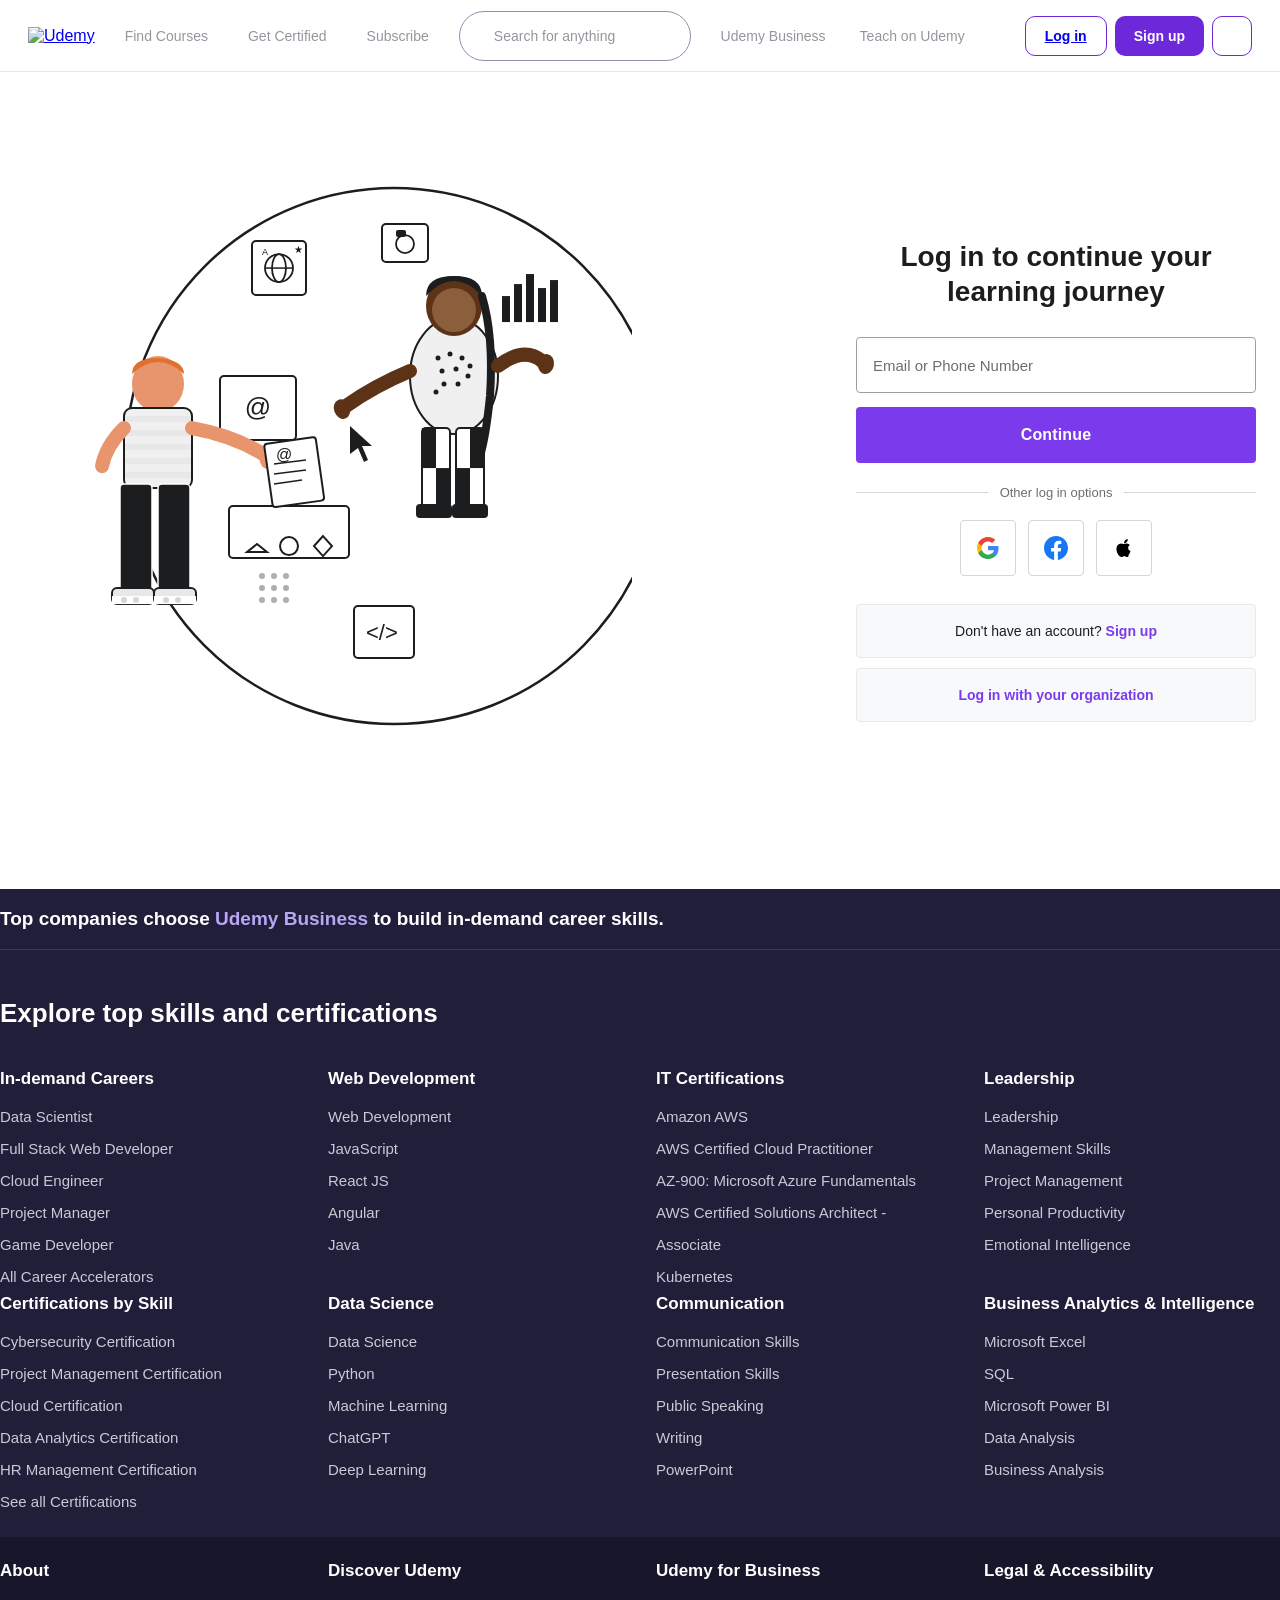
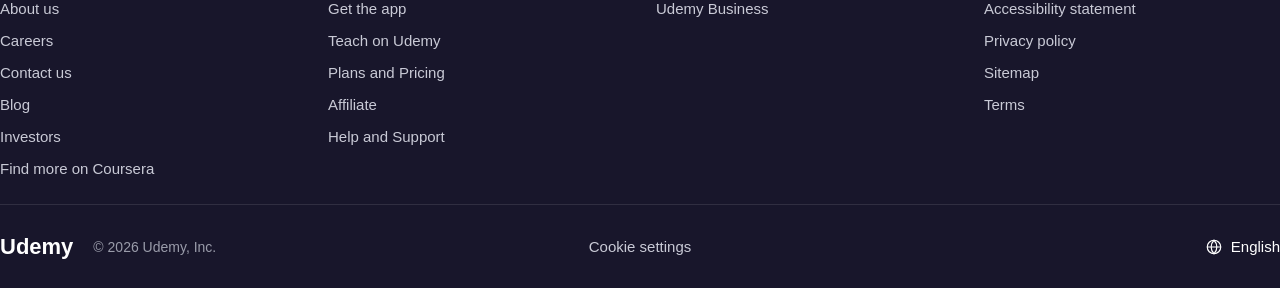
==== login.html @ e7ab7d79 "O" ====
<!DOCTYPE html>
<html lang="en">
<head>
<meta charset="UTF-8"/>
<meta name="viewport" content="width=device-width,initial-scale=1.0"/>
<link rel="stylesheet" href="login.css">
<title>Udemy – Log in</title>
</head>
<body>
<!-- Navbar -->
    <nav class="navbar">

        <div class="logo">
            <a href="index.html"><img src="https://frontends.udemycdn.com/frontends-homepage/staticx/udemy/images/v7/logo-udemy.svg"
                alt="Udemy"></a>
        </div>

        <ul class="nav-links">
            <li><a href="#">Find Courses</a></li>
            <li><a href="#">Get Certified</a></li>
            <li><a href="#">Subscribe</a></li>
        </ul>

        <div class="search-box">
            <i class="fa-solid fa-magnifying-glass"></i>
            <input type="text" placeholder="Search for anything">
        </div>

        <div class="right-links">
            <a href="#">Udemy Business</a>
            <a href="#">Teach on Udemy</a>
        </div>

        <div class="cart">
            <i class="fa-solid fa-cart-shopping"></i>
        </div>

        <div class="right-actions">
        <button class="login-btn"><a href="login.html">Log in</a></button>

        <button class="signup-btn">Sign up</button>

        <button class="lang-btn">
            <i class="fa-solid fa-globe"></i>
        </button>
        </div>

    </nav>

<div class="main">
  <div class="inner">

    <!-- ── ILLUSTRATION ── -->
    <div class="illus-side">
      <svg class="illus-svg" viewBox="0 0 608 689" fill="none" xmlns="http://www.w3.org/2000/svg">

        <!-- Large circle background -->
        <circle cx="370" cy="320" r="268" fill="#fff" stroke="#1c1d1f" stroke-width="2.5"/>

        <!-- ══ FLOATING ICONS INSIDE CIRCLE ══ -->

        <!-- Globe icon top-left of circle -->
        <g transform="translate(228,105)">
          <rect width="54" height="54" rx="4" fill="#fff" stroke="#1c1d1f" stroke-width="2"/>
          <circle cx="27" cy="27" r="14" stroke="#1c1d1f" stroke-width="1.8" fill="none"/>
          <ellipse cx="27" cy="27" rx="7" ry="14" stroke="#1c1d1f" stroke-width="1.8" fill="none"/>
          <line x1="13" y1="27" x2="41" y2="27" stroke="#1c1d1f" stroke-width="1.5"/>
          <text x="42" y="12" font-size="10" fill="#1c1d1f" font-family="sans-serif">★</text>
          <text x="10" y="14" font-size="9" fill="#1c1d1f" font-family="sans-serif">A</text>
        </g>

        <!-- Camera icon -->
        <g transform="translate(358,88)">
          <rect width="46" height="38" rx="4" fill="#fff" stroke="#1c1d1f" stroke-width="2"/>
          <circle cx="23" cy="20" r="9" stroke="#1c1d1f" stroke-width="1.8" fill="none"/>
          <rect x="14" y="6" width="10" height="7" rx="2" fill="#1c1d1f"/>
        </g>

        <!-- Email / @ card -->
        <g transform="translate(196,240)">
          <rect width="76" height="64" rx="4" fill="#fff" stroke="#1c1d1f" stroke-width="2"/>
          <text x="38" y="40" font-size="26" text-anchor="middle" fill="#1c1d1f" font-family="sans-serif">@</text>
        </g>

        <!-- Shapes card (triangle circle diamond) -->
        <g transform="translate(205,370)">
          <rect width="120" height="52" rx="4" fill="#fff" stroke="#1c1d1f" stroke-width="2"/>
          <!-- triangle -->
          <polygon points="28,38 18,46 38,46" fill="none" stroke="#1c1d1f" stroke-width="2"/>
          <!-- circle -->
          <circle cx="60" cy="40" r="9" fill="none" stroke="#1c1d1f" stroke-width="2"/>
          <!-- diamond -->
          <polygon points="94,30 103,40 94,50 85,40" fill="none" stroke="#1c1d1f" stroke-width="2"/>
        </g>

        <!-- Code / bracket icon bottom -->
        <g transform="translate(330,470)">
          <rect width="60" height="52" rx="4" fill="#fff" stroke="#1c1d1f" stroke-width="2"/>
          <text x="12" y="34" font-size="22" fill="#1c1d1f" font-family="monospace">&lt;/&gt;</text>
        </g>

        <!-- Piano/music bar chart top right -->
        <g transform="translate(478,130)">
          <rect x="0"  y="30" width="8" height="26" fill="#1c1d1f"/>
          <rect x="12" y="18" width="8" height="38" fill="#1c1d1f"/>
          <rect x="24" y="8"  width="8" height="48" fill="#1c1d1f"/>
          <rect x="36" y="22" width="8" height="34" fill="#1c1d1f"/>
          <rect x="48" y="14" width="8" height="42" fill="#1c1d1f"/>
        </g>

        <!-- Dots pattern bottom left of circle -->
        <g transform="translate(238,440)" opacity="0.35">
          <circle cx="0"  cy="0"  r="3" fill="#1c1d1f"/>
          <circle cx="12" cy="0"  r="3" fill="#1c1d1f"/>
          <circle cx="24" cy="0"  r="3" fill="#1c1d1f"/>
          <circle cx="0"  cy="12" r="3" fill="#1c1d1f"/>
          <circle cx="12" cy="12" r="3" fill="#1c1d1f"/>
          <circle cx="24" cy="12" r="3" fill="#1c1d1f"/>
          <circle cx="0"  cy="24" r="3" fill="#1c1d1f"/>
          <circle cx="12" cy="24" r="3" fill="#1c1d1f"/>
          <circle cx="24" cy="24" r="3" fill="#1c1d1f"/>
        </g>

        <!-- Arrow cursor icon -->
        <g transform="translate(326,290)">
          <polygon points="0,0 0,28 8,22 14,36 18,34 12,20 22,20" fill="#1c1d1f"/>
        </g>


        <!-- ══ WOMAN (inside circle, right) ══ -->
        <!-- Body – dotted patterned jacket -->
        <g transform="translate(370,140)">
          <!-- torso -->
          <ellipse cx="60" cy="100" rx="44" ry="58" fill="#f0f0f0" stroke="#1c1d1f" stroke-width="2"/>
          <!-- dot pattern on torso -->
          <circle cx="44" cy="82"  r="2.5" fill="#1c1d1f"/>
          <circle cx="56" cy="78"  r="2.5" fill="#1c1d1f"/>
          <circle cx="68" cy="82"  r="2.5" fill="#1c1d1f"/>
          <circle cx="76" cy="90"  r="2.5" fill="#1c1d1f"/>
          <circle cx="48" cy="95"  r="2.5" fill="#1c1d1f"/>
          <circle cx="62" cy="93"  r="2.5" fill="#1c1d1f"/>
          <circle cx="74" cy="100" r="2.5" fill="#1c1d1f"/>
          <circle cx="50" cy="108" r="2.5" fill="#1c1d1f"/>
          <circle cx="64" cy="108" r="2.5" fill="#1c1d1f"/>
          <circle cx="42" cy="116" r="2.5" fill="#1c1d1f"/>

          <!-- head -->
          <ellipse cx="60" cy="30" rx="28" ry="30" fill="#5c3317"/>
          <!-- hair -->
          <path d="M32,20 Q60,-10 88,20 Q88,0 60,0 Q32,0 32,20Z" fill="#1c1d1f"/>
          <!-- long braid -->
          <path d="M88,20 Q100,60 96,120 Q92,160 86,180" stroke="#1c1d1f" stroke-width="8" fill="none" stroke-linecap="round"/>
          <!-- face -->
          <ellipse cx="60" cy="34" rx="22" ry="22" fill="#8b5e3c"/>

          <!-- arm left (reaching out) -->
          <path d="M16,95 Q-20,110 -48,130" stroke="#5c3317" stroke-width="14" fill="none" stroke-linecap="round"/>
          <ellipse cx="-52" cy="133" rx="8" ry="10" fill="#5c3317" transform="rotate(-20,-52,133)"/>

          <!-- arm right -->
          <path d="M104,90 Q130,70 148,85" stroke="#5c3317" stroke-width="14" fill="none" stroke-linecap="round"/>
          <ellipse cx="152" cy="88" rx="8" ry="10" fill="#5c3317" transform="rotate(10,152,88)"/>

          <!-- legs – checkerboard trousers -->
          <!-- left leg -->
          <rect x="28" y="152" width="28" height="80" rx="4" fill="#fff" stroke="#1c1d1f" stroke-width="2"/>
          <rect x="28" y="152" width="14" height="40" fill="#1c1d1f"/>
          <rect x="42" y="192" width="14" height="40" fill="#1c1d1f"/>
          <!-- right leg -->
          <rect x="62" y="152" width="28" height="80" rx="4" fill="#fff" stroke="#1c1d1f" stroke-width="2"/>
          <rect x="62" y="192" width="14" height="40" fill="#1c1d1f"/>
          <rect x="76" y="152" width="14" height="40" fill="#1c1d1f"/>

          <!-- boots -->
          <rect x="22" y="228" width="36" height="14" rx="4" fill="#1c1d1f"/>
          <rect x="58" y="228" width="36" height="14" rx="4" fill="#1c1d1f"/>
        </g>


        <!-- ══ MAN (left, outside circle) ══ -->
        <g transform="translate(82,220)">
          <!-- head -->
          <ellipse cx="52" cy="28" rx="26" ry="28" fill="#e8956d"/>
          <!-- hair (orange/auburn) -->
          <path d="M26,18 Q52,-6 78,18 Q78,4 52,2 Q26,2 26,18Z" fill="#e07030"/>

          <!-- striped shirt torso -->
          <rect x="18" y="52" width="68" height="80" rx="8" fill="#f0f0f0"/>
          <!-- stripes -->
          <rect x="18" y="60"  width="68" height="6" fill="#e8e8e8"/>
          <rect x="18" y="74"  width="68" height="6" fill="#e8e8e8"/>
          <rect x="18" y="88"  width="68" height="6" fill="#e8e8e8"/>
          <rect x="18" y="102" width="68" height="6" fill="#e8e8e8"/>
          <rect x="18" y="116" width="68" height="6" fill="#e8e8e8"/>
          <!-- shirt outline -->
          <rect x="18" y="52" width="68" height="80" rx="8" fill="none" stroke="#1c1d1f" stroke-width="2"/>

          <!-- arm reaching right (holding paper) -->
          <path d="M86,72 Q130,80 160,100" stroke="#e8956d" stroke-width="14" fill="none" stroke-linecap="round"/>
          <!-- hand -->
          <ellipse cx="163" cy="102" rx="9" ry="11" fill="#e8956d" transform="rotate(20,163,102)"/>

          <!-- arm left -->
          <path d="M18,72 Q0,90 -4,110" stroke="#e8956d" stroke-width="14" fill="none" stroke-linecap="round"/>

          <!-- trousers -->
          <rect x="14" y="128" width="32" height="110" rx="4" fill="#1c1d1f" stroke="#fff" stroke-width="1.5"/>
          <rect x="52" y="128" width="32" height="110" rx="4" fill="#1c1d1f" stroke="#fff" stroke-width="1.5"/>

          <!-- sneakers -->
          <!-- left shoe -->
          <rect x="6"  y="232" width="42" height="16" rx="5" fill="#e8e8e8" stroke="#1c1d1f" stroke-width="2"/>
          <rect x="6"  y="240" width="42" height="8"  rx="0" fill="#fff"/>
          <circle cx="18" cy="244" r="3" fill="#d1d7dc"/>
          <circle cx="30" cy="244" r="3" fill="#d1d7dc"/>
          <!-- right shoe -->
          <rect x="48" y="232" width="42" height="16" rx="5" fill="#e8e8e8" stroke="#1c1d1f" stroke-width="2"/>
          <rect x="48" y="240" width="42" height="8"  rx="0" fill="#fff"/>
          <circle cx="60" cy="244" r="3" fill="#d1d7dc"/>
          <circle cx="72" cy="244" r="3" fill="#d1d7dc"/>

          <!-- paper the man is holding -->
          <rect x="158" y="88" width="52" height="64" rx="3" fill="#fff" stroke="#1c1d1f" stroke-width="2" transform="rotate(-8,158,88)"/>
          <line x1="168" y1="108" x2="200" y2="104" stroke="#1c1d1f" stroke-width="1.5"/>
          <line x1="168" y1="118" x2="200" y2="114" stroke="#1c1d1f" stroke-width="1.5"/>
          <line x1="168" y1="128" x2="196" y2="124" stroke="#1c1d1f" stroke-width="1.5"/>
          <!-- @ symbol on paper -->
          <text x="170" y="104" font-size="16" fill="#1c1d1f" font-family="sans-serif">@</text>
        </g>

      </svg>
    </div>

    <!-- ── LOGIN FORM ── -->
    <div class="login-side">
      <h1 class="login-heading">Log in to continue your<br>learning journey</h1>

      <input class="input-field" type="text" placeholder="Email or Phone Number"/>
      <button class="btn-continue">Continue</button>

      <!-- Divider -->
      <div class="divider">
        <div class="divider-line"></div>
        <span class="divider-text">Other log in options</span>
        <div class="divider-line"></div>
      </div>

      <!-- Social -->
      <div class="social-row">
        <!-- Google -->
        <button class="social-btn" title="Continue with Google">
          <svg viewBox="0 0 24 24" xmlns="http://www.w3.org/2000/svg">
            <path d="M22.56 12.25c0-.78-.07-1.53-.2-2.25H12v4.26h5.92c-.26 1.37-1.04 2.53-2.21 3.31v2.77h3.57c2.08-1.92 3.28-4.74 3.28-8.09z" fill="#4285F4"/>
            <path d="M12 23c2.97 0 5.46-.98 7.28-2.66l-3.57-2.77c-.98.66-2.23 1.06-3.71 1.06-2.86 0-5.29-1.93-6.16-4.53H2.18v2.84C3.99 20.53 7.7 23 12 23z" fill="#34A853"/>
            <path d="M5.84 14.09c-.22-.66-.35-1.36-.35-2.09s.13-1.43.35-2.09V7.07H2.18C1.43 8.55 1 10.22 1 12s.43 3.45 1.18 4.93l3.66-2.84z" fill="#FBBC05"/>
            <path d="M12 5.38c1.62 0 3.06.56 4.21 1.64l3.15-3.15C17.45 2.09 14.97 1 12 1 7.7 1 3.99 3.47 2.18 7.07l3.66 2.84c.87-2.6 3.3-4.53 6.16-4.53z" fill="#EA4335"/>
          </svg>
        </button>
        <!-- Facebook -->
        <button class="social-btn" title="Continue with Facebook">
          <svg viewBox="0 0 24 24" xmlns="http://www.w3.org/2000/svg">
            <path d="M24 12.073C24 5.405 18.627 0 12 0S0 5.405 0 12.073C0 18.1 4.388 23.094 10.125 24v-8.437H7.078v-3.49h3.047V9.41c0-3.025 1.792-4.697 4.533-4.697 1.312 0 2.686.236 2.686.236v2.97h-1.513c-1.491 0-1.956.93-1.956 1.886v2.267h3.328l-.532 3.49h-2.796V24C19.612 23.094 24 18.1 24 12.073z" fill="#1877F2"/>
          </svg>
        </button>
        <!-- Apple -->
        <button class="social-btn" title="Continue with Apple">
          <svg viewBox="0 0 24 24" xmlns="http://www.w3.org/2000/svg">
            <path d="M17.05 20.28c-.98.95-2.05.8-3.08.35-1.09-.46-2.09-.48-3.24 0-1.44.62-2.2.44-3.06-.35C2.79 15.25 3.51 7.7 9.05 7.4c1.27.07 2.15.63 2.9.68.98-.17 1.93-.77 3-.68 1.27.11 2.24.61 2.85 1.55-2.53 1.67-1.95 5.1.7 6.09-.54 1.59-1.28 3.18-2.45 5.24zM12.03 7.25c-.15-2.23 1.66-4.07 3.74-4.25.29 2.58-2.34 4.5-3.74 4.25z" fill="#000"/>
          </svg>
        </button>
      </div>

      <!-- Bottom boxes -->
      <div class="bottom-box">
        Don't have an account? <a href="#">Sign up</a>
      </div>
      <div class="bottom-box">
        <a href="#" class="link-only">Log in with your organization</a>
      </div>
    </div>

  </div>
</div>

<!-- Footer -->
   <footer class="ft">
 
    <!-- A: Top bar — 1280 x 93, padding 12px 48px -->
    <div class="ft-topbar">
      <div class="ft-topbar__inner">
        <p class="ft-topbar__text">
          Top companies choose <span class="ft-topbar__highlight">Udemy Business</span> to build in-demand career skills.
        </p>

        <div class="ft-topbar__logos">
          <img src="https://s.udemycdn.com/partner-logos/v4/nasdaq-light.svg" alt="">
          <img src="https://s.udemycdn.com/partner-logos/v4/volkswagen-light.svg" alt="">
          <img src="https://s.udemycdn.com/partner-logos/v4/netapp-light.svg" alt="">
          <img src="https://s.udemycdn.com/partner-logos/v4/eventbrite-light.svg" alt="">
        </div>
      </div>
    </div>
 
    <!-- B: Mega menu — 1280 x 553.59, padding 48px 24px 0 -->
    <div class="ft-megamenu">
      <div class="ft-megamenu__inner">
      <h2 class="ft-megamenu__heading">Explore top skills and certifications</h2>
 
      <div class="ft-link-row">
        <div class="ft-link-col">
          <h3>In-demand Careers</h3>
          <ul>
            <li><a href="#">Data Scientist</a></li>
            <li><a href="#">Full Stack Web Developer</a></li>
            <li><a href="#">Cloud Engineer</a></li>
            <li><a href="#">Project Manager</a></li>
            <li><a href="#">Game Developer</a></li>
            <li><a href="#">All Career Accelerators</a></li>
          </ul>
        </div>
 
        <div class="ft-link-col">
          <h3>Web Development</h3>
          <ul>
            <li><a href="#">Web Development</a></li>
            <li><a href="#">JavaScript</a></li>
            <li><a href="#">React JS</a></li>
            <li><a href="#">Angular</a></li>
            <li><a href="#">Java</a></li>
          </ul>
        </div>
 
        <div class="ft-link-col">
          <h3>IT Certifications</h3>
          <ul>
            <li><a href="#">Amazon AWS</a></li>
            <li><a href="#">AWS Certified Cloud Practitioner</a></li>
            <li><a href="#">AZ-900: Microsoft Azure Fundamentals</a></li>
            <li><a href="#">AWS Certified Solutions Architect - Associate</a></li>
            <li><a href="#">Kubernetes</a></li>
          </ul>
        </div>
 
        <div class="ft-link-col">
          <h3>Leadership</h3>
          <ul>
            <li><a href="#">Leadership</a></li>
            <li><a href="#">Management Skills</a></li>
            <li><a href="#">Project Management</a></li>
            <li><a href="#">Personal Productivity</a></li>
            <li><a href="#">Emotional Intelligence</a></li>
          </ul>
        </div>
      </div>
 
      <div class="ft-link-row">
        <div class="ft-link-col">
          <h3>Certifications by Skill</h3>
          <ul>
            <li><a href="#">Cybersecurity Certification</a></li>
            <li><a href="#">Project Management Certification</a></li>
            <li><a href="#">Cloud Certification</a></li>
            <li><a href="#">Data Analytics Certification</a></li>
            <li><a href="#">HR Management Certification</a></li>
            <li><a href="#">See all Certifications</a></li>
          </ul>
        </div>
 
        <div class="ft-link-col">
          <h3>Data Science</h3>
          <ul>
            <li><a href="#">Data Science</a></li>
            <li><a href="#">Python</a></li>
            <li><a href="#">Machine Learning</a></li>
            <li><a href="#">ChatGPT</a></li>
            <li><a href="#">Deep Learning</a></li>
          </ul>
        </div>
 
        <div class="ft-link-col">
          <h3>Communication</h3>
          <ul>
            <li><a href="#">Communication Skills</a></li>
            <li><a href="#">Presentation Skills</a></li>
            <li><a href="#">Public Speaking</a></li>
            <li><a href="#">Writing</a></li>
            <li><a href="#">PowerPoint</a></li>
          </ul>
        </div>
 
        <div class="ft-link-col">
          <h3>Business Analytics &amp; Intelligence</h3>
          <ul>
            <li><a href="#">Microsoft Excel</a></li>
            <li><a href="#">SQL</a></li>
            <li><a href="#">Microsoft Power BI</a></li>
            <li><a href="#">Data Analysis</a></li>
            <li><a href="#">Business Analysis</a></li>
          </ul>
        </div>
      </div>
      </div>
    </div>
 
    <!-- C: Lower footer — 1280 x 257.59, padding 24px 48px 0 -->
    <div class="ft-lower">
      <div class="ft-lower__inner">
      <div class="ft-link-row ft-link-row--lower">
        <div class="ft-link-col">
          <h3>About</h3>
          <ul>
            <li><a href="#">About us</a></li>
            <li><a href="#">Careers</a></li>
            <li><a href="#">Contact us</a></li>
            <li><a href="#">Blog</a></li>
            <li><a href="#">Investors</a></li>
            <li><a href="#">Find more on Coursera</a></li>
          </ul>
        </div>
 
        <div class="ft-link-col">
          <h3>Discover Udemy</h3>
          <ul>
            <li><a href="#">Get the app</a></li>
            <li><a href="#">Teach on Udemy</a></li>
            <li><a href="#">Plans and Pricing</a></li>
            <li><a href="#">Affiliate</a></li>
            <li><a href="#">Help and Support</a></li>
          </ul>
        </div>
 
        <div class="ft-link-col">
          <h3>Udemy for Business</h3>
          <ul>
            <li><a href="#">Udemy Business</a></li>
          </ul>
        </div>
 
        <div class="ft-link-col">
          <h3>Legal &amp; Accessibility</h3>
          <ul>
            <li><a href="#">Accessibility statement</a></li>
            <li><a href="#">Privacy policy</a></li>
            <li><a href="#">Sitemap</a></li>
            <li><a href="#">Terms</a></li>
          </ul>
        </div>
      </div>
      </div>
    </div>
 
    <!-- D: Bottom bar — 1280 x 83.2, padding 0 48px -->
    <div class="ft-bottombar">
      <div class="ft-bottombar__inner">
      <div class="ft-bottombar__brand">
        <!-- NOTE: placeholder for the official Udemy logo asset -->
        <span class="ft-udemy-placeholder">Udemy</span>
        <span class="ft-bottombar__copyright">&copy; 2026 Udemy, Inc.</span>
      </div>
 
      <a href="#" class="ft-bottombar__cookie">Cookie settings</a>
 
      <div class="ft-bottombar__lang">
        <svg width="18" height="18" viewBox="0 0 24 24" fill="none">
          <circle cx="12" cy="12" r="9" stroke="currentColor" stroke-width="1.6"/>
          <path d="M3 12H21M12 3C14.5 5.5 15.8 8.6 15.8 12C15.8 15.4 14.5 18.5 12 21C9.5 18.5 8.2 15.4 8.2 12C8.2 8.6 9.5 5.5 12 3Z" stroke="currentColor" stroke-width="1.6"/>
        </svg>
        <span>English</span>
      </div>
      </div>
    </div>
 
  </footer>

</body>
</html>
---- login.css ----
/* Navbar */

*{
    margin:0;
    padding:0;
    box-sizing:border-box;
    font-family: Arial, Helvetica, sans-serif;
}

body{
    background:#fff;
}

.navbar{
    height:72px;
    display:flex;
    align-items:center;
    padding:0 28px;
    gap:30px;
    border-bottom:1px solid #e8e8e8;
}

/* Logo */

.logo img{
    width:108px;
    cursor:pointer;
}

/* Left Menu */

.nav-links{
    display:flex;
    list-style:none;
    gap:40px;
}

.nav-links a{
    text-decoration:none;
    color:#93979d;
    font-size:14px;
    font-weight:400;
}

.nav-links a:hover{
    color:#6d28d9;
}

/* Search */

.search-box{
    flex:1;
    max-width:870px;
    height: 50px;
    border:1px solid #8f8fb0;
    border-radius:999px;
    display:flex;
    align-items:center;
    padding:0 20px;
    gap:14px;
}

.search-box i{
    color:#93979d;
    font-size:18px;
}

.search-box input{
    width:100%;
    border:none;
    outline:none;
    font-size:14px;
    color:#93979d;
}

.search-box input::placeholder{
    color:#93979d;
}

/* Right Links */

.right-links{
    display:flex;
    gap:34px;
    white-space:nowrap;
}

.right-links a{
    text-decoration:none;
    color:#93979d;
    font-size:14px;
}

.right-links a:hover{
    color:#6d28d9;
}

/* Cart */

.cart{
    font-size:14px;
    cursor:pointer;
    color:#2d2f31;
}

/* Buttons */

.login-btn{
    height:40px;
    padding:0 19px;
    border:1px solid #6d28d9;
    background:#fff;
    color:#6d28d9;
    border-radius:10px;
    font-size:14px;
    font-weight:700;
    cursor:pointer;
}

.signup-btn{
    height:40px;
    padding:0 19px;
    border:none;
    background:#6d28d9;
    color:#fff;
    border-radius:10px;
    font-size: 14px;
    font-weight:700;
    cursor:pointer;
}

.lang-btn{
    width:40px;
    height:40px;
    padding: 0 10;
    border:1px solid #6d28d9;
    background:#fff;
    border-radius:10px;
    font-size:18px;
    cursor:pointer;
}

.right-actions{
    display:flex;
    align-items:center;
    gap:8px;
}

/* Section 1 */
.hero-slider{
    width:1280px;
    height:382px;
    margin:0 auto;
    position:relative;
    overflow:hidden;
}

.slides{
    width:100%;
    height:100%;
    position:relative;
}

.slide{
    width:100%;
    height:100%;
    position:absolute;
    top:0;
    left:0;
    opacity:0;
    transition:.5s ease;
    background-size:cover;
    background-position:center;
}

.slide.active{
    opacity:1;
}

.slide-1{
    background:
    url("https://img-c.udemycdn.com/notices/home_carousel_slide/image/e617b016-c18a-4e52-bc24-527ade711899.jpg");
}

.slide-2{
    background:
    url("https://img-c.udemycdn.com/notices/home_carousel_slide/image/8f25ddcd-6af2-4bdc-a1ed-b44f59db2854.jpg");
}

.content-box1{
    width:530px;
    background:#fff;
    padding:35px 30px;
    position:absolute;
    top:60px;
    left:85px;
    box-shadow:0 2px 10px rgba(0,0,0,.15);
}

.content-box2{
    width:530px;
    background:#fff;
    padding:35px 30px;
    position:absolute;
    top:60px;
    left:85px;
    box-shadow:0 2px 10px rgba(0,0,0,.15);
}


.content-box h1{
    font-size:30px;
    color:#2d2f31;
    margin-bottom:18px;
}

.content-box p{
    font-size:12px;
    line-height:1.6;
    color:#4d4f5c;
}

.btn-group{
    margin-top:25px;
    display:flex;
    gap:18px;
}

.primary-btn{
    background:#6d28d9;
    color:#fff;
    border:none;
    padding:16px 22px;
    border-radius:8px;
    font-size:18px;
    font-weight:700;
    cursor:pointer;
}

.secondary-btn{
    background:#fff;
    color:#6d28d9;
    border:1px solid #6d28d9;
    padding:16px 22px;
    border-radius:8px;
    font-size:18px;
    font-weight:700;
    cursor:pointer;
}

.nav-btn{
    position:absolute;
    top:50%;
    transform:translateY(-50%);
    width:50px;
    height:50px;
    border:none;
    border-radius:50%;
    background:#fff;
    font-size:20px;
    cursor:pointer;
    z-index:10;
}

.prev{
    left:20px;
}

.next{
    right:20px;
}

/* ── MAIN DIV ── */
.main{
  width:1280px;
  min-height:817.13px;
  padding:0 24px;
  display:flex;
  align-items:center;
  justify-content:center;
}

/* ── INNER DIV ── */
.inner{
  width:1232px;
  min-height:817.13px;
  padding:64px 0;
  display:flex;
  align-items:center;
  justify-content:space-between;
  gap:0;
}

/* ── ILLUSTRATION SIDE ── */
.illus-side{
  width:608px;
  height:689.13px;
  flex-shrink:0;
  display:flex;
  align-items:center;
  justify-content:center;
  position:relative;
}

/* ── LOGIN SIDE ── */
.login-side{
  width:400px;
  min-height:689.13px;
  flex-shrink:0;
  display:flex;
  flex-direction:column;
  justify-content:center;
}

/* ── HEADING ── */
.login-heading{
  font-size:28px;
  font-weight:700;
  color:#1c1d1f;
  line-height:1.25;
  text-align:center;
  margin-bottom:28px;
}

/* ── INPUT ── */
.input-field{
  width:100%;
  height:56px;
  border:1px solid #9e9e9e;
  border-radius:4px;
  padding:0 16px;
  font-size:15px;
  color:#1c1d1f;
  outline:none;
  background:#fff;
  margin-bottom:14px;
  transition:border-color .15s;
}
.input-field::placeholder{color:#6a6f73;}
.input-field:focus{border-color:#1c1d1f;border-width:2px;}

/* ── CONTINUE BUTTON ── */
.btn-continue{
  width:100%;
  height:56px;
  background:#7c3aed;
  color:#fff;
  border:none;
  border-radius:4px;
  font-size:16px;
  font-weight:700;
  cursor:pointer;
  letter-spacing:0.01em;
  transition:background .15s;
  margin-bottom:22px;
}
.btn-continue:hover{background:#6d28d9;}

/* ── DIVIDER ── */
.divider{
  display:flex;
  align-items:center;
  gap:12px;
  margin-bottom:20px;
}
.divider-line{flex:1;height:1px;background:#d1d7dc;}
.divider-text{font-size:13px;color:#6a6f73;white-space:nowrap;}

/* ── SOCIAL BUTTONS ── */
.social-row{
  display:flex;
  justify-content:center;
  gap:12px;
  margin-bottom:28px;
}
.social-btn{
  width:56px;
  height:56px;
  border:1px solid #d1d7dc;
  border-radius:4px;
  background:#fff;
  display:flex;
  align-items:center;
  justify-content:center;
  cursor:pointer;
  transition:border-color .15s, box-shadow .15s;
}
.social-btn:hover{border-color:#9e9e9e;box-shadow:0 2px 8px rgba(0,0,0,0.10);}
.social-btn svg{width:24px;height:24px;}

/* ── BOTTOM BOXES ── */
.bottom-box{
  background:#f7f9fa;
  border:1px solid #e8e8e8;
  border-radius:4px;
  padding:18px 16px;
  text-align:center;
  font-size:14px;
  color:#1c1d1f;
  margin-bottom:10px;
}
.bottom-box:last-child{margin-bottom:0;}
.bottom-box a{
  color:#7c3aed;
  font-weight:700;
  text-decoration:none;
}
.bottom-box a:hover{text-decoration:underline;}
.link-only{font-size:14px;font-weight:700;color:#7c3aed;text-decoration:none;}
.link-only:hover{text-decoration:underline;}


/* ════════════════════════════════
   SVG ILLUSTRATION
   ════════════════════════════════ */
.illus-svg{
  width:100%;
  height:100%;
}

/* Footer */
.ft {
  width: 100%;
  font-family: 'Udemy Sans', -apple-system, BlinkMacSystemFont, 'Segoe UI',
    Roboto, Helvetica, Arial, sans-serif;
}

.ft a {
  color: #c9cad6;
  text-decoration: none;
  font-size: 15px;
  line-height: 32px;
  display: inline-block;
}

.ft a:hover {
  color: #ffffff;
  text-decoration: underline;
}

.ft h3 {
  color: #ffffff;
  font-size: 17px;
  font-weight: 700;
  margin-bottom: 12px;
}

/* ---------- A: Top bar ---------- */

.ft-topbar {
  width: 100%;
  padding: 19px 0;
  background: #211e3a;
  border-bottom: 1px solid rgba(255, 255, 255, 0.12);
}

.ft-topbar__inner {
  max-width: 1280px;
  margin: 0 auto;
  display: flex;
  align-items: center;
  justify-content: space-between;
  flex-wrap: wrap;
  gap: 100px;
}

.ft-topbar__text {
  color: #ffffff;
  font-size: 19px;
  font-weight: 600;
}

.ft-topbar__highlight {
  color: #b9a6f5;
}

.ft-topbar__logos {
  display: flex;
  align-items: center;
  gap: 40px;
}

.ft-logo-placeholder {
  display: inline-flex;
  align-items: center;
  height: 36px;
  font-size: 17px;
  font-weight: 700;
  letter-spacing: 0.3px;
  color: #9a9caa;
  white-space: nowrap;
  filter: grayscale(100%);
}

/* ---------- B: Mega menu ---------- */

.ft-megamenu {
  width: 100%;
  padding: 48px 0 0;
  background: #211e3a;
  padding-bottom: 19px;
}

.ft-megamenu__inner {
  max-width: 1280px;
  margin: 0 auto;
}

.ft-megamenu__heading {
  color: #ffffff;
  font-size: 26px;
  font-weight: 700;
  margin-bottom: 40px;
}

.ft-link-row {
  display: grid;
  grid-template-columns: repeat(4, 1fr);
  column-gap: 32px;
  margin-bottom: 0.5px;
}

.ft-link-col ul {
  list-style: none;
}

/* ---------- C: Lower footer ---------- */

.ft-lower {
  width: 100%;
  padding: 24px 0 0;
  background: #18162b;
  padding-bottom: 19px;
}

.ft-lower__inner {
  max-width: 1280px;
  margin: 0 auto;
}

.ft-link-row--lower {
  margin-bottom: 0;
}

/* ---------- D: Bottom bar ---------- */

.ft-bottombar {
  width: 100%;
  padding: 0;
  background: #18162b;
  border-top: 1px solid rgba(255, 255, 255, 0.1);
}

.ft-bottombar__inner {
  max-width: 1280px;
  margin: 0 auto;
  min-height: 83.2px;
  display: grid;
  grid-template-columns: 1fr auto 1fr;
  align-items: center;
}

.ft-bottombar__brand {
  display: flex;
  align-items: center;
  gap: 20px;
  justify-self: start;
}

/* NOTE: placeholder for the official Udemy wordmark/icon asset */
.ft-udemy-placeholder {
  color: #ffffff;
  font-size: 22px;
  font-weight: 800;
}

.ft-bottombar__copyright {
  color: #9a9caa;
  font-size: 14px;
}

.ft-bottombar__cookie {
  justify-self: center;
  color: #c9cad6;
  font-size: 15px;
  text-decoration: underline;
}

.ft-bottombar__cookie:hover {
  color: #ffffff;
}

.ft-bottombar__lang {
  justify-self: end;
  display: flex;
  align-items: center;
  gap: 8px;
  color: #ffffff;
  font-size: 15px;
}

/* ---------- Responsive fallback ---------- */

@media (max-width: 1024px) {
  .ft-link-row {
    grid-template-columns: repeat(2, 1fr);
    row-gap: 32px;
  }
}

@media (max-width: 700px) {
  .ft-topbar__inner {
    flex-direction: column;
    align-items: flex-start;
  }

  .ft-link-row {
    grid-template-columns: 1fr;
  }

  .ft-bottombar__inner {
    grid-template-columns: 1fr;
    row-gap: 16px;
    padding: 24px;
  }

  .ft-bottombar__brand,
  .ft-bottombar__cookie,
  .ft-bottombar__lang {
    justify-self: center;
  }
}
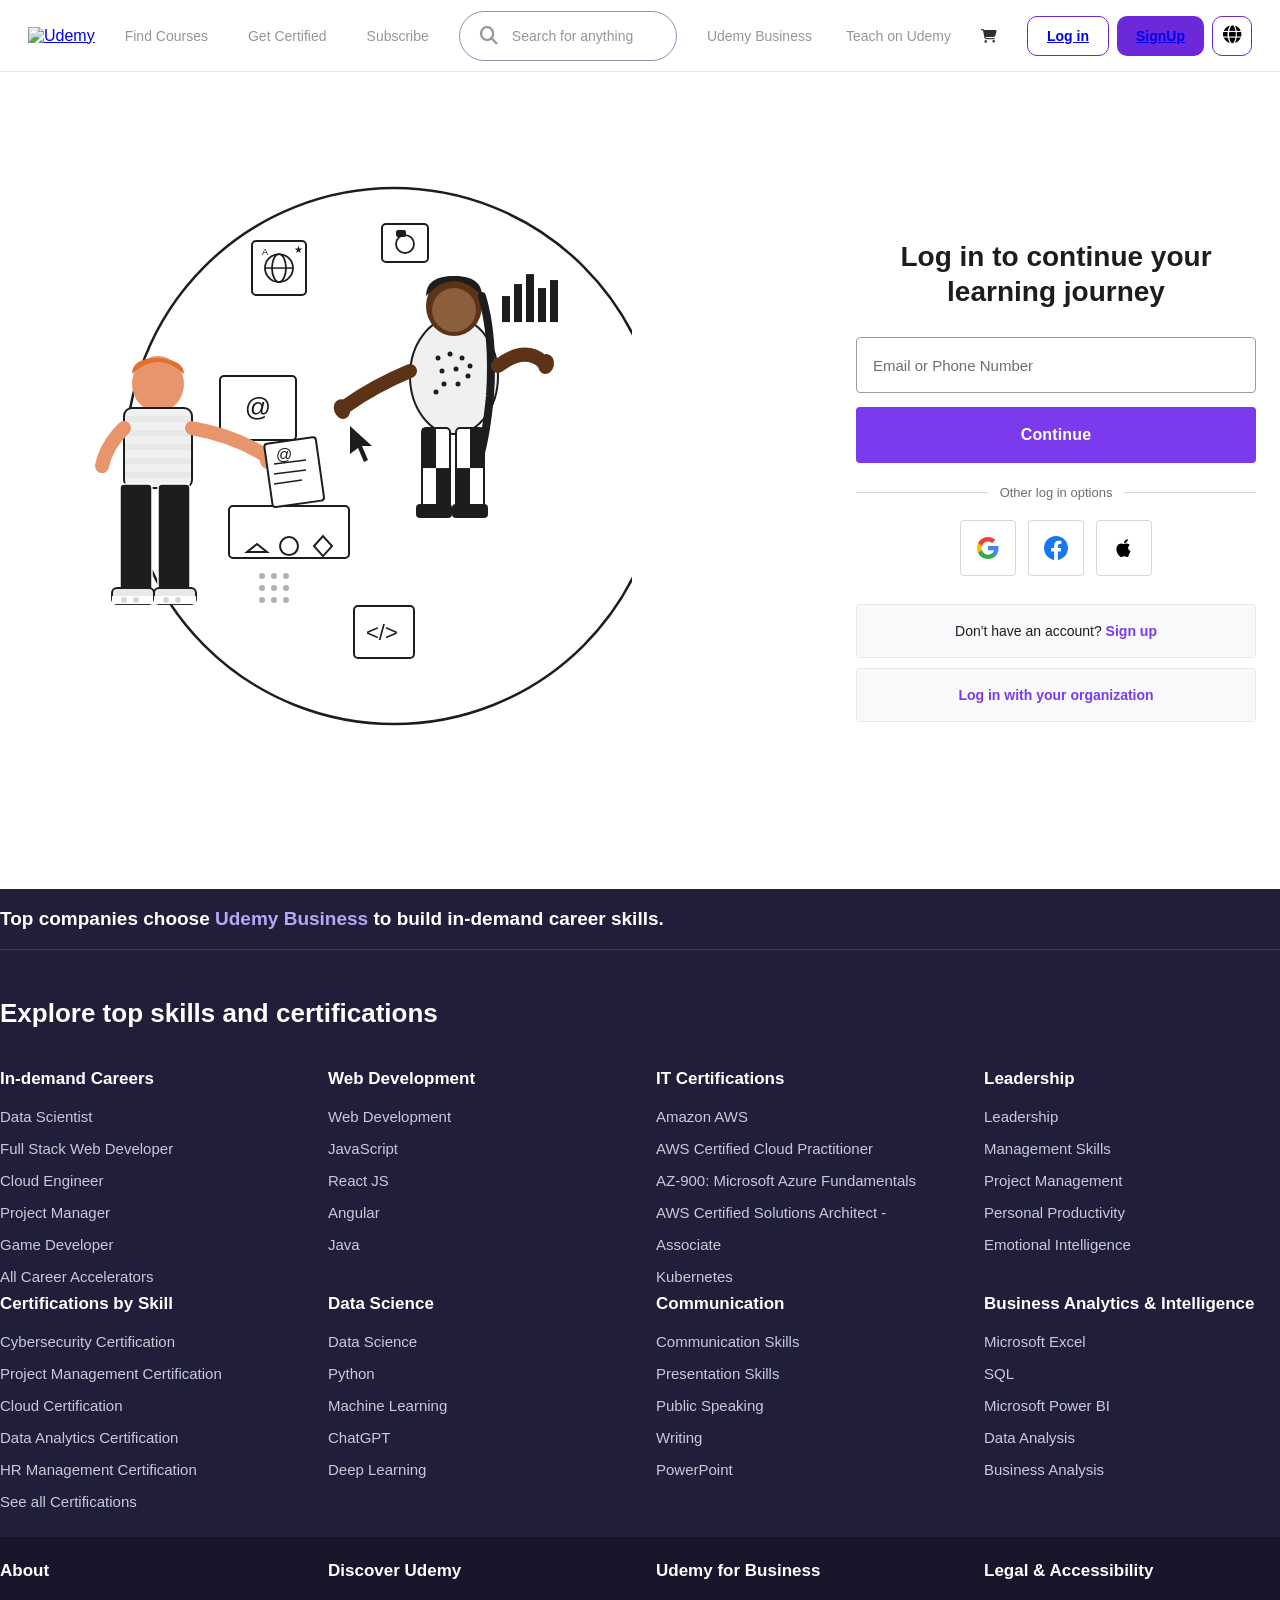
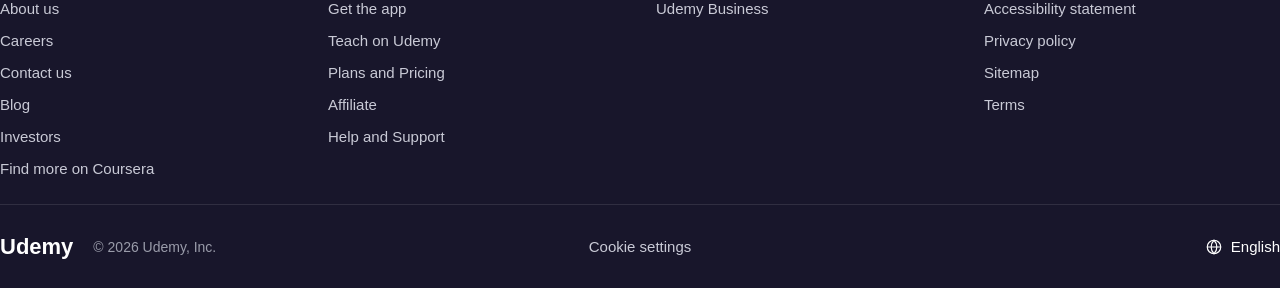
==== commit 07dc9374: "Y" ====
--- a/login.html
+++ b/login.html
@@ -1,13 +1,18 @@
 <!DOCTYPE html>
 <html lang="en">
+
 <head>
-<meta charset="UTF-8"/>
-<meta name="viewport" content="width=device-width,initial-scale=1.0"/>
-<link rel="stylesheet" href="login.css">
-<title>Udemy – Log in</title>
+    <meta charset="UTF-8">
+    <meta name="viewport" content="width=device-width, initial-scale=1.0">
+    <title>Udemy Navbar Clone</title>
+
+    <link rel="stylesheet" href="https://cdnjs.cloudflare.com/ajax/libs/font-awesome/6.5.1/css/all.min.css">
+
+    <link rel="stylesheet" href="login.css">
 </head>
+
 <body>
-<!-- Navbar -->
+<!-- navbar -->
     <nav class="navbar">
 
         <div class="logo">
@@ -18,7 +23,7 @@
         <ul class="nav-links">
             <li><a href="#">Find Courses</a></li>
             <li><a href="#">Get Certified</a></li>
-            <li><a href="#">Subscribe</a></li>
+            <li><a href="subscribe.html">Subscribe</a></li>
         </ul>
 
         <div class="search-box">
@@ -28,7 +33,7 @@
 
         <div class="right-links">
             <a href="#">Udemy Business</a>
-            <a href="#">Teach on Udemy</a>
+            <a href="teach_on_udemy.html">Teach on Udemy</a>
         </div>
 
         <div class="cart">
@@ -38,7 +43,7 @@
         <div class="right-actions">
         <button class="login-btn"><a href="login.html">Log in</a></button>
 
-        <button class="signup-btn">Sign up</button>
+        <button class="signup-btn"><a href="signup.html">SignUp</a></button>
 
         <button class="lang-btn">
             <i class="fa-solid fa-globe"></i>
@@ -47,18 +52,19 @@
 
     </nav>
 
-<div class="main">
+    <!-- login -->
+    <div class="main">
   <div class="inner">
-
+ 
     <!-- ── ILLUSTRATION ── -->
     <div class="illus-side">
       <svg class="illus-svg" viewBox="0 0 608 689" fill="none" xmlns="http://www.w3.org/2000/svg">
-
+ 
         <!-- Large circle background -->
         <circle cx="370" cy="320" r="268" fill="#fff" stroke="#1c1d1f" stroke-width="2.5"/>
-
+ 
         <!-- ══ FLOATING ICONS INSIDE CIRCLE ══ -->
-
+ 
         <!-- Globe icon top-left of circle -->
         <g transform="translate(228,105)">
           <rect width="54" height="54" rx="4" fill="#fff" stroke="#1c1d1f" stroke-width="2"/>
@@ -68,20 +74,20 @@
           <text x="42" y="12" font-size="10" fill="#1c1d1f" font-family="sans-serif">★</text>
           <text x="10" y="14" font-size="9" fill="#1c1d1f" font-family="sans-serif">A</text>
         </g>
-
+ 
         <!-- Camera icon -->
         <g transform="translate(358,88)">
           <rect width="46" height="38" rx="4" fill="#fff" stroke="#1c1d1f" stroke-width="2"/>
           <circle cx="23" cy="20" r="9" stroke="#1c1d1f" stroke-width="1.8" fill="none"/>
           <rect x="14" y="6" width="10" height="7" rx="2" fill="#1c1d1f"/>
         </g>
-
+ 
         <!-- Email / @ card -->
         <g transform="translate(196,240)">
           <rect width="76" height="64" rx="4" fill="#fff" stroke="#1c1d1f" stroke-width="2"/>
           <text x="38" y="40" font-size="26" text-anchor="middle" fill="#1c1d1f" font-family="sans-serif">@</text>
         </g>
-
+ 
         <!-- Shapes card (triangle circle diamond) -->
         <g transform="translate(205,370)">
           <rect width="120" height="52" rx="4" fill="#fff" stroke="#1c1d1f" stroke-width="2"/>
@@ -92,13 +98,13 @@
           <!-- diamond -->
           <polygon points="94,30 103,40 94,50 85,40" fill="none" stroke="#1c1d1f" stroke-width="2"/>
         </g>
-
+ 
         <!-- Code / bracket icon bottom -->
         <g transform="translate(330,470)">
           <rect width="60" height="52" rx="4" fill="#fff" stroke="#1c1d1f" stroke-width="2"/>
           <text x="12" y="34" font-size="22" fill="#1c1d1f" font-family="monospace">&lt;/&gt;</text>
         </g>
-
+ 
         <!-- Piano/music bar chart top right -->
         <g transform="translate(478,130)">
           <rect x="0"  y="30" width="8" height="26" fill="#1c1d1f"/>
@@ -107,7 +113,7 @@
           <rect x="36" y="22" width="8" height="34" fill="#1c1d1f"/>
           <rect x="48" y="14" width="8" height="42" fill="#1c1d1f"/>
         </g>
-
+ 
         <!-- Dots pattern bottom left of circle -->
         <g transform="translate(238,440)" opacity="0.35">
           <circle cx="0"  cy="0"  r="3" fill="#1c1d1f"/>
@@ -120,13 +126,13 @@
           <circle cx="12" cy="24" r="3" fill="#1c1d1f"/>
           <circle cx="24" cy="24" r="3" fill="#1c1d1f"/>
         </g>
-
+ 
         <!-- Arrow cursor icon -->
         <g transform="translate(326,290)">
           <polygon points="0,0 0,28 8,22 14,36 18,34 12,20 22,20" fill="#1c1d1f"/>
         </g>
-
-
+ 
+ 
         <!-- ══ WOMAN (inside circle, right) ══ -->
         <!-- Body – dotted patterned jacket -->
         <g transform="translate(370,140)">
@@ -143,7 +149,7 @@
           <circle cx="50" cy="108" r="2.5" fill="#1c1d1f"/>
           <circle cx="64" cy="108" r="2.5" fill="#1c1d1f"/>
           <circle cx="42" cy="116" r="2.5" fill="#1c1d1f"/>
-
+ 
           <!-- head -->
           <ellipse cx="60" cy="30" rx="28" ry="30" fill="#5c3317"/>
           <!-- hair -->
@@ -152,15 +158,15 @@
           <path d="M88,20 Q100,60 96,120 Q92,160 86,180" stroke="#1c1d1f" stroke-width="8" fill="none" stroke-linecap="round"/>
           <!-- face -->
           <ellipse cx="60" cy="34" rx="22" ry="22" fill="#8b5e3c"/>
-
+ 
           <!-- arm left (reaching out) -->
           <path d="M16,95 Q-20,110 -48,130" stroke="#5c3317" stroke-width="14" fill="none" stroke-linecap="round"/>
           <ellipse cx="-52" cy="133" rx="8" ry="10" fill="#5c3317" transform="rotate(-20,-52,133)"/>
-
+ 
           <!-- arm right -->
           <path d="M104,90 Q130,70 148,85" stroke="#5c3317" stroke-width="14" fill="none" stroke-linecap="round"/>
           <ellipse cx="152" cy="88" rx="8" ry="10" fill="#5c3317" transform="rotate(10,152,88)"/>
-
+ 
           <!-- legs – checkerboard trousers -->
           <!-- left leg -->
           <rect x="28" y="152" width="28" height="80" rx="4" fill="#fff" stroke="#1c1d1f" stroke-width="2"/>
@@ -170,20 +176,20 @@
           <rect x="62" y="152" width="28" height="80" rx="4" fill="#fff" stroke="#1c1d1f" stroke-width="2"/>
           <rect x="62" y="192" width="14" height="40" fill="#1c1d1f"/>
           <rect x="76" y="152" width="14" height="40" fill="#1c1d1f"/>
-
+ 
           <!-- boots -->
           <rect x="22" y="228" width="36" height="14" rx="4" fill="#1c1d1f"/>
           <rect x="58" y="228" width="36" height="14" rx="4" fill="#1c1d1f"/>
         </g>
-
-
+ 
+ 
         <!-- ══ MAN (left, outside circle) ══ -->
         <g transform="translate(82,220)">
           <!-- head -->
           <ellipse cx="52" cy="28" rx="26" ry="28" fill="#e8956d"/>
           <!-- hair (orange/auburn) -->
           <path d="M26,18 Q52,-6 78,18 Q78,4 52,2 Q26,2 26,18Z" fill="#e07030"/>
-
+ 
           <!-- striped shirt torso -->
           <rect x="18" y="52" width="68" height="80" rx="8" fill="#f0f0f0"/>
           <!-- stripes -->
@@ -194,19 +200,19 @@
           <rect x="18" y="116" width="68" height="6" fill="#e8e8e8"/>
           <!-- shirt outline -->
           <rect x="18" y="52" width="68" height="80" rx="8" fill="none" stroke="#1c1d1f" stroke-width="2"/>
-
+ 
           <!-- arm reaching right (holding paper) -->
           <path d="M86,72 Q130,80 160,100" stroke="#e8956d" stroke-width="14" fill="none" stroke-linecap="round"/>
           <!-- hand -->
           <ellipse cx="163" cy="102" rx="9" ry="11" fill="#e8956d" transform="rotate(20,163,102)"/>
-
+ 
           <!-- arm left -->
           <path d="M18,72 Q0,90 -4,110" stroke="#e8956d" stroke-width="14" fill="none" stroke-linecap="round"/>
-
+ 
           <!-- trousers -->
           <rect x="14" y="128" width="32" height="110" rx="4" fill="#1c1d1f" stroke="#fff" stroke-width="1.5"/>
           <rect x="52" y="128" width="32" height="110" rx="4" fill="#1c1d1f" stroke="#fff" stroke-width="1.5"/>
-
+ 
           <!-- sneakers -->
           <!-- left shoe -->
           <rect x="6"  y="232" width="42" height="16" rx="5" fill="#e8e8e8" stroke="#1c1d1f" stroke-width="2"/>
@@ -218,7 +224,7 @@
           <rect x="48" y="240" width="42" height="8"  rx="0" fill="#fff"/>
           <circle cx="60" cy="244" r="3" fill="#d1d7dc"/>
           <circle cx="72" cy="244" r="3" fill="#d1d7dc"/>
-
+ 
           <!-- paper the man is holding -->
           <rect x="158" y="88" width="52" height="64" rx="3" fill="#fff" stroke="#1c1d1f" stroke-width="2" transform="rotate(-8,158,88)"/>
           <line x1="168" y1="108" x2="200" y2="104" stroke="#1c1d1f" stroke-width="1.5"/>
@@ -227,24 +233,24 @@
           <!-- @ symbol on paper -->
           <text x="170" y="104" font-size="16" fill="#1c1d1f" font-family="sans-serif">@</text>
         </g>
-
+ 
       </svg>
     </div>
-
+ 
     <!-- ── LOGIN FORM ── -->
     <div class="login-side">
       <h1 class="login-heading">Log in to continue your<br>learning journey</h1>
-
+ 
       <input class="input-field" type="text" placeholder="Email or Phone Number"/>
       <button class="btn-continue">Continue</button>
-
+ 
       <!-- Divider -->
       <div class="divider">
         <div class="divider-line"></div>
         <span class="divider-text">Other log in options</span>
         <div class="divider-line"></div>
       </div>
-
+ 
       <!-- Social -->
       <div class="social-row">
         <!-- Google -->
@@ -269,7 +275,7 @@
           </svg>
         </button>
       </div>
-
+ 
       <!-- Bottom boxes -->
       <div class="bottom-box">
         Don't have an account? <a href="#">Sign up</a>
@@ -278,7 +284,7 @@
         <a href="#" class="link-only">Log in with your organization</a>
       </div>
     </div>
-
+ 
   </div>
 </div>
 
@@ -471,6 +477,5 @@
     </div>
  
   </footer>
-
 </body>
 </html>
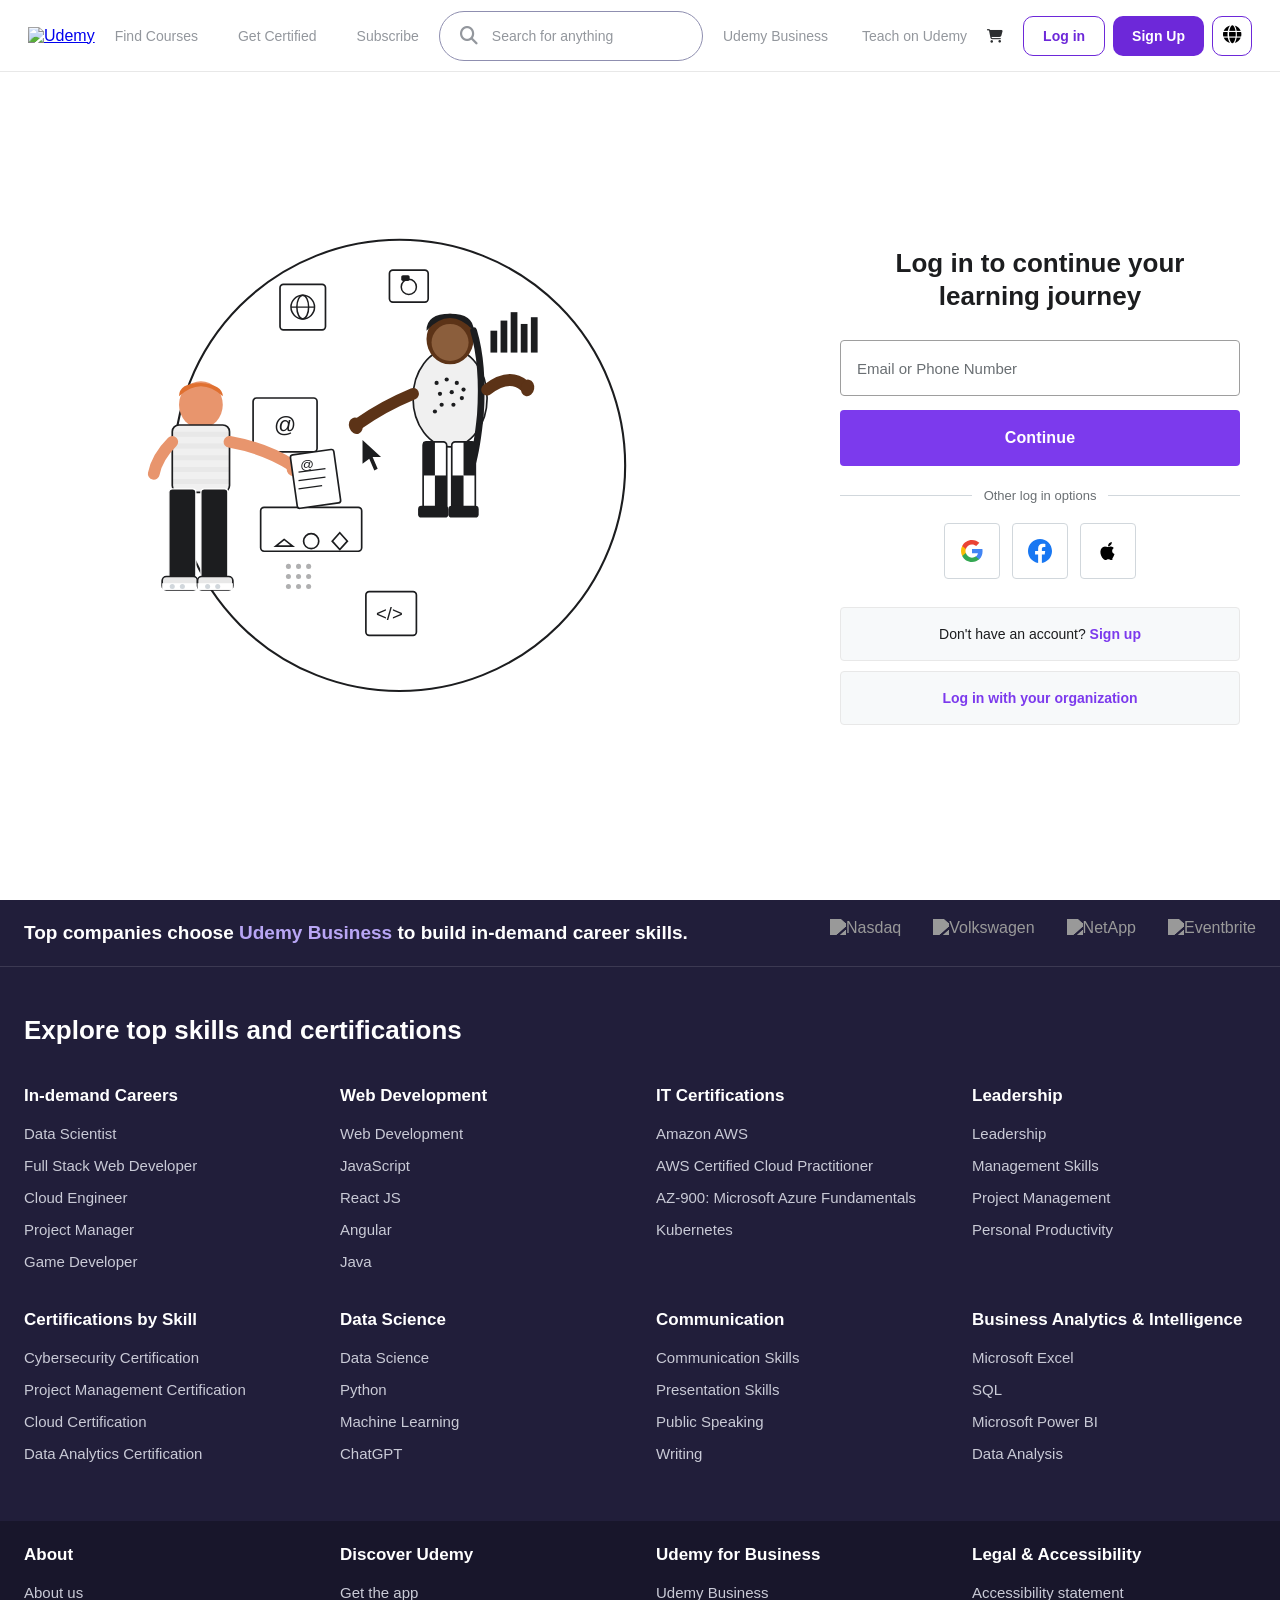
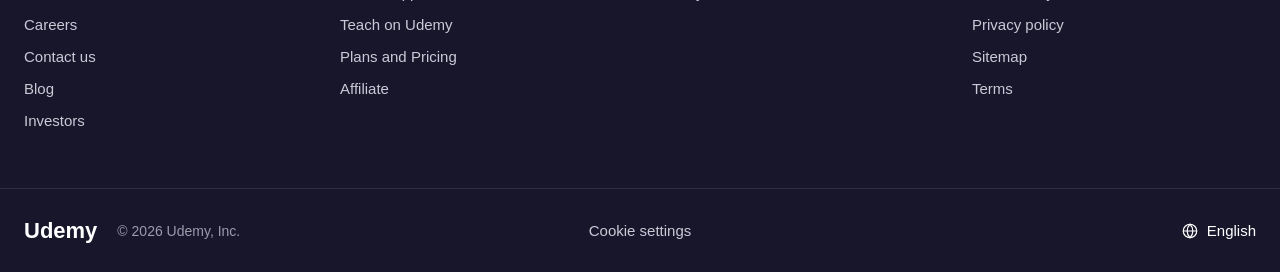
==== commit 9a62ae82: "Y" ====
--- a/login.html
+++ b/login.html
@@ -1,111 +1,98 @@
 <!DOCTYPE html>
 <html lang="en">
-
 <head>
-    <meta charset="UTF-8">
-    <meta name="viewport" content="width=device-width, initial-scale=1.0">
-    <title>Udemy Navbar Clone</title>
-
-    <link rel="stylesheet" href="https://cdnjs.cloudflare.com/ajax/libs/font-awesome/6.5.1/css/all.min.css">
-
-    <link rel="stylesheet" href="login.css">
+  <meta charset="UTF-8">
+  <meta name="viewport" content="width=device-width, initial-scale=1.0">
+  <title>Udemy – Log in</title>
+  <link rel="stylesheet" href="https://cdnjs.cloudflare.com/ajax/libs/font-awesome/6.5.1/css/all.min.css">
+  <link rel="stylesheet" href="login.css">
 </head>
-
 <body>
-<!-- navbar -->
-    <nav class="navbar">
-
-        <div class="logo">
-            <a href="index.html"><img src="https://frontends.udemycdn.com/frontends-homepage/staticx/udemy/images/v7/logo-udemy.svg"
-                alt="Udemy"></a>
-        </div>
-
-        <ul class="nav-links">
-            <li><a href="#">Find Courses</a></li>
-            <li><a href="#">Get Certified</a></li>
-            <li><a href="subscribe.html">Subscribe</a></li>
-        </ul>
-
-        <div class="search-box">
-            <i class="fa-solid fa-magnifying-glass"></i>
-            <input type="text" placeholder="Search for anything">
-        </div>
-
-        <div class="right-links">
-            <a href="#">Udemy Business</a>
-            <a href="teach_on_udemy.html">Teach on Udemy</a>
-        </div>
-
-        <div class="cart">
-            <i class="fa-solid fa-cart-shopping"></i>
-        </div>
-
-        <div class="right-actions">
-        <button class="login-btn"><a href="login.html">Log in</a></button>
-
-        <button class="signup-btn"><a href="signup.html">SignUp</a></button>
-
-        <button class="lang-btn">
-            <i class="fa-solid fa-globe"></i>
-        </button>
-        </div>
-
-    </nav>
-
-    <!-- login -->
-    <div class="main">
+
+<!-- ── NAVBAR ── -->
+<nav class="navbar">
+  <div class="logo">
+    <a href="index.html">
+      <img src="https://frontends.udemycdn.com/frontends-homepage/staticx/udemy/images/v7/logo-udemy.svg" alt="Udemy">
+    </a>
+  </div>
+
+  <ul class="nav-links">
+    <li><a href="#">Find Courses</a></li>
+    <li><a href="#">Get Certified</a></li>
+    <li><a href="subscribe.html">Subscribe</a></li>
+  </ul>
+
+  <div class="search-box">
+    <i class="fa-solid fa-magnifying-glass"></i>
+    <input type="text" placeholder="Search for anything">
+  </div>
+
+  <div class="right-links">
+    <a href="#">Udemy Business</a>
+    <a href="teach_on_udemy.html">Teach on Udemy</a>
+  </div>
+
+  <div class="cart"><i class="fa-solid fa-cart-shopping"></i></div>
+
+  <div class="right-actions">
+    <button class="login-btn"><a href="login.html">Log in</a></button>
+    <button class="signup-btn"><a href="signup.html">Sign Up</a></button>
+    <button class="lang-btn"><i class="fa-solid fa-globe"></i></button>
+  </div>
+
+  <!-- Hamburger -->
+  <div class="nav-hamburger" id="hamburger" aria-label="Menu" role="button" tabindex="0">
+    <span></span><span></span><span></span>
+  </div>
+</nav>
+
+<!-- Mobile nav drawer -->
+<div class="nav-mobile-menu" id="mobileMenu">
+  <a href="#">Find Courses</a>
+  <a href="#">Get Certified</a>
+  <a href="subscribe.html">Subscribe</a>
+  <a href="#">Udemy Business</a>
+  <a href="teach_on_udemy.html">Teach on Udemy</a>
+  <div class="nav-mobile-actions">
+    <button class="login-btn"><a href="login.html">Log in</a></button>
+    <button class="signup-btn"><a href="signup.html">Sign Up</a></button>
+  </div>
+</div>
+
+<!-- ── LOGIN ── -->
+<div class="main">
   <div class="inner">
- 
-    <!-- ── ILLUSTRATION ── -->
+
+    <!-- Illustration -->
     <div class="illus-side">
       <svg class="illus-svg" viewBox="0 0 608 689" fill="none" xmlns="http://www.w3.org/2000/svg">
- 
-        <!-- Large circle background -->
         <circle cx="370" cy="320" r="268" fill="#fff" stroke="#1c1d1f" stroke-width="2.5"/>
- 
-        <!-- ══ FLOATING ICONS INSIDE CIRCLE ══ -->
- 
-        <!-- Globe icon top-left of circle -->
         <g transform="translate(228,105)">
           <rect width="54" height="54" rx="4" fill="#fff" stroke="#1c1d1f" stroke-width="2"/>
           <circle cx="27" cy="27" r="14" stroke="#1c1d1f" stroke-width="1.8" fill="none"/>
           <ellipse cx="27" cy="27" rx="7" ry="14" stroke="#1c1d1f" stroke-width="1.8" fill="none"/>
           <line x1="13" y1="27" x2="41" y2="27" stroke="#1c1d1f" stroke-width="1.5"/>
-          <text x="42" y="12" font-size="10" fill="#1c1d1f" font-family="sans-serif">★</text>
-          <text x="10" y="14" font-size="9" fill="#1c1d1f" font-family="sans-serif">A</text>
-        </g>
- 
-        <!-- Camera icon -->
+        </g>
         <g transform="translate(358,88)">
           <rect width="46" height="38" rx="4" fill="#fff" stroke="#1c1d1f" stroke-width="2"/>
           <circle cx="23" cy="20" r="9" stroke="#1c1d1f" stroke-width="1.8" fill="none"/>
           <rect x="14" y="6" width="10" height="7" rx="2" fill="#1c1d1f"/>
         </g>
- 
-        <!-- Email / @ card -->
         <g transform="translate(196,240)">
           <rect width="76" height="64" rx="4" fill="#fff" stroke="#1c1d1f" stroke-width="2"/>
           <text x="38" y="40" font-size="26" text-anchor="middle" fill="#1c1d1f" font-family="sans-serif">@</text>
         </g>
- 
-        <!-- Shapes card (triangle circle diamond) -->
         <g transform="translate(205,370)">
           <rect width="120" height="52" rx="4" fill="#fff" stroke="#1c1d1f" stroke-width="2"/>
-          <!-- triangle -->
           <polygon points="28,38 18,46 38,46" fill="none" stroke="#1c1d1f" stroke-width="2"/>
-          <!-- circle -->
           <circle cx="60" cy="40" r="9" fill="none" stroke="#1c1d1f" stroke-width="2"/>
-          <!-- diamond -->
           <polygon points="94,30 103,40 94,50 85,40" fill="none" stroke="#1c1d1f" stroke-width="2"/>
         </g>
- 
-        <!-- Code / bracket icon bottom -->
         <g transform="translate(330,470)">
           <rect width="60" height="52" rx="4" fill="#fff" stroke="#1c1d1f" stroke-width="2"/>
           <text x="12" y="34" font-size="22" fill="#1c1d1f" font-family="monospace">&lt;/&gt;</text>
         </g>
- 
-        <!-- Piano/music bar chart top right -->
         <g transform="translate(478,130)">
           <rect x="0"  y="30" width="8" height="26" fill="#1c1d1f"/>
           <rect x="12" y="18" width="8" height="38" fill="#1c1d1f"/>
@@ -113,369 +100,155 @@
           <rect x="36" y="22" width="8" height="34" fill="#1c1d1f"/>
           <rect x="48" y="14" width="8" height="42" fill="#1c1d1f"/>
         </g>
- 
-        <!-- Dots pattern bottom left of circle -->
         <g transform="translate(238,440)" opacity="0.35">
-          <circle cx="0"  cy="0"  r="3" fill="#1c1d1f"/>
-          <circle cx="12" cy="0"  r="3" fill="#1c1d1f"/>
-          <circle cx="24" cy="0"  r="3" fill="#1c1d1f"/>
-          <circle cx="0"  cy="12" r="3" fill="#1c1d1f"/>
-          <circle cx="12" cy="12" r="3" fill="#1c1d1f"/>
-          <circle cx="24" cy="12" r="3" fill="#1c1d1f"/>
-          <circle cx="0"  cy="24" r="3" fill="#1c1d1f"/>
-          <circle cx="12" cy="24" r="3" fill="#1c1d1f"/>
-          <circle cx="24" cy="24" r="3" fill="#1c1d1f"/>
-        </g>
- 
-        <!-- Arrow cursor icon -->
+          <circle cx="0"  cy="0"  r="3" fill="#1c1d1f"/><circle cx="12" cy="0"  r="3" fill="#1c1d1f"/><circle cx="24" cy="0"  r="3" fill="#1c1d1f"/>
+          <circle cx="0"  cy="12" r="3" fill="#1c1d1f"/><circle cx="12" cy="12" r="3" fill="#1c1d1f"/><circle cx="24" cy="12" r="3" fill="#1c1d1f"/>
+          <circle cx="0"  cy="24" r="3" fill="#1c1d1f"/><circle cx="12" cy="24" r="3" fill="#1c1d1f"/><circle cx="24" cy="24" r="3" fill="#1c1d1f"/>
+        </g>
         <g transform="translate(326,290)">
           <polygon points="0,0 0,28 8,22 14,36 18,34 12,20 22,20" fill="#1c1d1f"/>
         </g>
- 
- 
-        <!-- ══ WOMAN (inside circle, right) ══ -->
-        <!-- Body – dotted patterned jacket -->
         <g transform="translate(370,140)">
-          <!-- torso -->
           <ellipse cx="60" cy="100" rx="44" ry="58" fill="#f0f0f0" stroke="#1c1d1f" stroke-width="2"/>
-          <!-- dot pattern on torso -->
-          <circle cx="44" cy="82"  r="2.5" fill="#1c1d1f"/>
-          <circle cx="56" cy="78"  r="2.5" fill="#1c1d1f"/>
-          <circle cx="68" cy="82"  r="2.5" fill="#1c1d1f"/>
-          <circle cx="76" cy="90"  r="2.5" fill="#1c1d1f"/>
-          <circle cx="48" cy="95"  r="2.5" fill="#1c1d1f"/>
-          <circle cx="62" cy="93"  r="2.5" fill="#1c1d1f"/>
-          <circle cx="74" cy="100" r="2.5" fill="#1c1d1f"/>
-          <circle cx="50" cy="108" r="2.5" fill="#1c1d1f"/>
-          <circle cx="64" cy="108" r="2.5" fill="#1c1d1f"/>
-          <circle cx="42" cy="116" r="2.5" fill="#1c1d1f"/>
- 
-          <!-- head -->
+          <circle cx="44" cy="82" r="2.5" fill="#1c1d1f"/><circle cx="56" cy="78" r="2.5" fill="#1c1d1f"/>
+          <circle cx="68" cy="82" r="2.5" fill="#1c1d1f"/><circle cx="76" cy="90" r="2.5" fill="#1c1d1f"/>
+          <circle cx="48" cy="95" r="2.5" fill="#1c1d1f"/><circle cx="62" cy="93" r="2.5" fill="#1c1d1f"/>
+          <circle cx="74" cy="100" r="2.5" fill="#1c1d1f"/><circle cx="50" cy="108" r="2.5" fill="#1c1d1f"/>
+          <circle cx="64" cy="108" r="2.5" fill="#1c1d1f"/><circle cx="42" cy="116" r="2.5" fill="#1c1d1f"/>
           <ellipse cx="60" cy="30" rx="28" ry="30" fill="#5c3317"/>
-          <!-- hair -->
           <path d="M32,20 Q60,-10 88,20 Q88,0 60,0 Q32,0 32,20Z" fill="#1c1d1f"/>
-          <!-- long braid -->
           <path d="M88,20 Q100,60 96,120 Q92,160 86,180" stroke="#1c1d1f" stroke-width="8" fill="none" stroke-linecap="round"/>
-          <!-- face -->
           <ellipse cx="60" cy="34" rx="22" ry="22" fill="#8b5e3c"/>
- 
-          <!-- arm left (reaching out) -->
           <path d="M16,95 Q-20,110 -48,130" stroke="#5c3317" stroke-width="14" fill="none" stroke-linecap="round"/>
           <ellipse cx="-52" cy="133" rx="8" ry="10" fill="#5c3317" transform="rotate(-20,-52,133)"/>
- 
-          <!-- arm right -->
           <path d="M104,90 Q130,70 148,85" stroke="#5c3317" stroke-width="14" fill="none" stroke-linecap="round"/>
           <ellipse cx="152" cy="88" rx="8" ry="10" fill="#5c3317" transform="rotate(10,152,88)"/>
- 
-          <!-- legs – checkerboard trousers -->
-          <!-- left leg -->
           <rect x="28" y="152" width="28" height="80" rx="4" fill="#fff" stroke="#1c1d1f" stroke-width="2"/>
           <rect x="28" y="152" width="14" height="40" fill="#1c1d1f"/>
           <rect x="42" y="192" width="14" height="40" fill="#1c1d1f"/>
-          <!-- right leg -->
           <rect x="62" y="152" width="28" height="80" rx="4" fill="#fff" stroke="#1c1d1f" stroke-width="2"/>
           <rect x="62" y="192" width="14" height="40" fill="#1c1d1f"/>
           <rect x="76" y="152" width="14" height="40" fill="#1c1d1f"/>
- 
-          <!-- boots -->
           <rect x="22" y="228" width="36" height="14" rx="4" fill="#1c1d1f"/>
           <rect x="58" y="228" width="36" height="14" rx="4" fill="#1c1d1f"/>
         </g>
- 
- 
-        <!-- ══ MAN (left, outside circle) ══ -->
         <g transform="translate(82,220)">
-          <!-- head -->
           <ellipse cx="52" cy="28" rx="26" ry="28" fill="#e8956d"/>
-          <!-- hair (orange/auburn) -->
           <path d="M26,18 Q52,-6 78,18 Q78,4 52,2 Q26,2 26,18Z" fill="#e07030"/>
- 
-          <!-- striped shirt torso -->
           <rect x="18" y="52" width="68" height="80" rx="8" fill="#f0f0f0"/>
-          <!-- stripes -->
-          <rect x="18" y="60"  width="68" height="6" fill="#e8e8e8"/>
-          <rect x="18" y="74"  width="68" height="6" fill="#e8e8e8"/>
-          <rect x="18" y="88"  width="68" height="6" fill="#e8e8e8"/>
-          <rect x="18" y="102" width="68" height="6" fill="#e8e8e8"/>
+          <rect x="18" y="60" width="68" height="6" fill="#e8e8e8"/><rect x="18" y="74" width="68" height="6" fill="#e8e8e8"/>
+          <rect x="18" y="88" width="68" height="6" fill="#e8e8e8"/><rect x="18" y="102" width="68" height="6" fill="#e8e8e8"/>
           <rect x="18" y="116" width="68" height="6" fill="#e8e8e8"/>
-          <!-- shirt outline -->
           <rect x="18" y="52" width="68" height="80" rx="8" fill="none" stroke="#1c1d1f" stroke-width="2"/>
- 
-          <!-- arm reaching right (holding paper) -->
           <path d="M86,72 Q130,80 160,100" stroke="#e8956d" stroke-width="14" fill="none" stroke-linecap="round"/>
-          <!-- hand -->
           <ellipse cx="163" cy="102" rx="9" ry="11" fill="#e8956d" transform="rotate(20,163,102)"/>
- 
-          <!-- arm left -->
           <path d="M18,72 Q0,90 -4,110" stroke="#e8956d" stroke-width="14" fill="none" stroke-linecap="round"/>
- 
-          <!-- trousers -->
           <rect x="14" y="128" width="32" height="110" rx="4" fill="#1c1d1f" stroke="#fff" stroke-width="1.5"/>
           <rect x="52" y="128" width="32" height="110" rx="4" fill="#1c1d1f" stroke="#fff" stroke-width="1.5"/>
- 
-          <!-- sneakers -->
-          <!-- left shoe -->
           <rect x="6"  y="232" width="42" height="16" rx="5" fill="#e8e8e8" stroke="#1c1d1f" stroke-width="2"/>
-          <rect x="6"  y="240" width="42" height="8"  rx="0" fill="#fff"/>
-          <circle cx="18" cy="244" r="3" fill="#d1d7dc"/>
-          <circle cx="30" cy="244" r="3" fill="#d1d7dc"/>
-          <!-- right shoe -->
+          <rect x="6"  y="240" width="42" height="8" fill="#fff"/>
+          <circle cx="18" cy="244" r="3" fill="#d1d7dc"/><circle cx="30" cy="244" r="3" fill="#d1d7dc"/>
           <rect x="48" y="232" width="42" height="16" rx="5" fill="#e8e8e8" stroke="#1c1d1f" stroke-width="2"/>
-          <rect x="48" y="240" width="42" height="8"  rx="0" fill="#fff"/>
-          <circle cx="60" cy="244" r="3" fill="#d1d7dc"/>
-          <circle cx="72" cy="244" r="3" fill="#d1d7dc"/>
- 
-          <!-- paper the man is holding -->
+          <rect x="48" y="240" width="42" height="8" fill="#fff"/>
+          <circle cx="60" cy="244" r="3" fill="#d1d7dc"/><circle cx="72" cy="244" r="3" fill="#d1d7dc"/>
           <rect x="158" y="88" width="52" height="64" rx="3" fill="#fff" stroke="#1c1d1f" stroke-width="2" transform="rotate(-8,158,88)"/>
           <line x1="168" y1="108" x2="200" y2="104" stroke="#1c1d1f" stroke-width="1.5"/>
           <line x1="168" y1="118" x2="200" y2="114" stroke="#1c1d1f" stroke-width="1.5"/>
           <line x1="168" y1="128" x2="196" y2="124" stroke="#1c1d1f" stroke-width="1.5"/>
-          <!-- @ symbol on paper -->
           <text x="170" y="104" font-size="16" fill="#1c1d1f" font-family="sans-serif">@</text>
         </g>
- 
       </svg>
     </div>
- 
-    <!-- ── LOGIN FORM ── -->
+
+    <!-- Form -->
     <div class="login-side">
       <h1 class="login-heading">Log in to continue your<br>learning journey</h1>
- 
       <input class="input-field" type="text" placeholder="Email or Phone Number"/>
       <button class="btn-continue">Continue</button>
- 
-      <!-- Divider -->
       <div class="divider">
         <div class="divider-line"></div>
         <span class="divider-text">Other log in options</span>
         <div class="divider-line"></div>
       </div>
- 
-      <!-- Social -->
       <div class="social-row">
-        <!-- Google -->
         <button class="social-btn" title="Continue with Google">
-          <svg viewBox="0 0 24 24" xmlns="http://www.w3.org/2000/svg">
-            <path d="M22.56 12.25c0-.78-.07-1.53-.2-2.25H12v4.26h5.92c-.26 1.37-1.04 2.53-2.21 3.31v2.77h3.57c2.08-1.92 3.28-4.74 3.28-8.09z" fill="#4285F4"/>
-            <path d="M12 23c2.97 0 5.46-.98 7.28-2.66l-3.57-2.77c-.98.66-2.23 1.06-3.71 1.06-2.86 0-5.29-1.93-6.16-4.53H2.18v2.84C3.99 20.53 7.7 23 12 23z" fill="#34A853"/>
-            <path d="M5.84 14.09c-.22-.66-.35-1.36-.35-2.09s.13-1.43.35-2.09V7.07H2.18C1.43 8.55 1 10.22 1 12s.43 3.45 1.18 4.93l3.66-2.84z" fill="#FBBC05"/>
-            <path d="M12 5.38c1.62 0 3.06.56 4.21 1.64l3.15-3.15C17.45 2.09 14.97 1 12 1 7.7 1 3.99 3.47 2.18 7.07l3.66 2.84c.87-2.6 3.3-4.53 6.16-4.53z" fill="#EA4335"/>
-          </svg>
+          <svg viewBox="0 0 24 24"><path d="M22.56 12.25c0-.78-.07-1.53-.2-2.25H12v4.26h5.92c-.26 1.37-1.04 2.53-2.21 3.31v2.77h3.57c2.08-1.92 3.28-4.74 3.28-8.09z" fill="#4285F4"/><path d="M12 23c2.97 0 5.46-.98 7.28-2.66l-3.57-2.77c-.98.66-2.23 1.06-3.71 1.06-2.86 0-5.29-1.93-6.16-4.53H2.18v2.84C3.99 20.53 7.7 23 12 23z" fill="#34A853"/><path d="M5.84 14.09c-.22-.66-.35-1.36-.35-2.09s.13-1.43.35-2.09V7.07H2.18C1.43 8.55 1 10.22 1 12s.43 3.45 1.18 4.93l3.66-2.84z" fill="#FBBC05"/><path d="M12 5.38c1.62 0 3.06.56 4.21 1.64l3.15-3.15C17.45 2.09 14.97 1 12 1 7.7 1 3.99 3.47 2.18 7.07l3.66 2.84c.87-2.6 3.3-4.53 6.16-4.53z" fill="#EA4335"/></svg>
         </button>
-        <!-- Facebook -->
         <button class="social-btn" title="Continue with Facebook">
-          <svg viewBox="0 0 24 24" xmlns="http://www.w3.org/2000/svg">
-            <path d="M24 12.073C24 5.405 18.627 0 12 0S0 5.405 0 12.073C0 18.1 4.388 23.094 10.125 24v-8.437H7.078v-3.49h3.047V9.41c0-3.025 1.792-4.697 4.533-4.697 1.312 0 2.686.236 2.686.236v2.97h-1.513c-1.491 0-1.956.93-1.956 1.886v2.267h3.328l-.532 3.49h-2.796V24C19.612 23.094 24 18.1 24 12.073z" fill="#1877F2"/>
-          </svg>
+          <svg viewBox="0 0 24 24"><path d="M24 12.073C24 5.405 18.627 0 12 0S0 5.405 0 12.073C0 18.1 4.388 23.094 10.125 24v-8.437H7.078v-3.49h3.047V9.41c0-3.025 1.792-4.697 4.533-4.697 1.312 0 2.686.236 2.686.236v2.97h-1.513c-1.491 0-1.956.93-1.956 1.886v2.267h3.328l-.532 3.49h-2.796V24C19.612 23.094 24 18.1 24 12.073z" fill="#1877F2"/></svg>
         </button>
-        <!-- Apple -->
         <button class="social-btn" title="Continue with Apple">
-          <svg viewBox="0 0 24 24" xmlns="http://www.w3.org/2000/svg">
-            <path d="M17.05 20.28c-.98.95-2.05.8-3.08.35-1.09-.46-2.09-.48-3.24 0-1.44.62-2.2.44-3.06-.35C2.79 15.25 3.51 7.7 9.05 7.4c1.27.07 2.15.63 2.9.68.98-.17 1.93-.77 3-.68 1.27.11 2.24.61 2.85 1.55-2.53 1.67-1.95 5.1.7 6.09-.54 1.59-1.28 3.18-2.45 5.24zM12.03 7.25c-.15-2.23 1.66-4.07 3.74-4.25.29 2.58-2.34 4.5-3.74 4.25z" fill="#000"/>
-          </svg>
+          <svg viewBox="0 0 24 24"><path d="M17.05 20.28c-.98.95-2.05.8-3.08.35-1.09-.46-2.09-.48-3.24 0-1.44.62-2.2.44-3.06-.35C2.79 15.25 3.51 7.7 9.05 7.4c1.27.07 2.15.63 2.9.68.98-.17 1.93-.77 3-.68 1.27.11 2.24.61 2.85 1.55-2.53 1.67-1.95 5.1.7 6.09-.54 1.59-1.28 3.18-2.45 5.24zM12.03 7.25c-.15-2.23 1.66-4.07 3.74-4.25.29 2.58-2.34 4.5-3.74 4.25z" fill="#000"/></svg>
         </button>
       </div>
- 
-      <!-- Bottom boxes -->
-      <div class="bottom-box">
-        Don't have an account? <a href="#">Sign up</a>
-      </div>
-      <div class="bottom-box">
-        <a href="#" class="link-only">Log in with your organization</a>
-      </div>
-    </div>
- 
+      <div class="bottom-box">Don't have an account? <a href="signup.html">Sign up</a></div>
+      <div class="bottom-box"><a href="#" class="link-only">Log in with your organization</a></div>
+    </div>
+
   </div>
 </div>
 
 <!-- Footer -->
-   <footer class="ft">
- 
-    <!-- A: Top bar — 1280 x 93, padding 12px 48px -->
-    <div class="ft-topbar">
-      <div class="ft-topbar__inner">
-        <p class="ft-topbar__text">
-          Top companies choose <span class="ft-topbar__highlight">Udemy Business</span> to build in-demand career skills.
-        </p>
-
-        <div class="ft-topbar__logos">
-          <img src="https://s.udemycdn.com/partner-logos/v4/nasdaq-light.svg" alt="">
-          <img src="https://s.udemycdn.com/partner-logos/v4/volkswagen-light.svg" alt="">
-          <img src="https://s.udemycdn.com/partner-logos/v4/netapp-light.svg" alt="">
-          <img src="https://s.udemycdn.com/partner-logos/v4/eventbrite-light.svg" alt="">
-        </div>
-      </div>
-    </div>
- 
-    <!-- B: Mega menu — 1280 x 553.59, padding 48px 24px 0 -->
-    <div class="ft-megamenu">
-      <div class="ft-megamenu__inner">
+<footer class="ft">
+  <div class="ft-topbar">
+    <div class="ft-topbar__inner">
+      <p class="ft-topbar__text">Top companies choose <span class="ft-topbar__highlight">Udemy Business</span> to build in-demand career skills.</p>
+      <div class="ft-topbar__logos">
+        <img src="https://s.udemycdn.com/partner-logos/v4/nasdaq-light.svg" alt="Nasdaq">
+        <img src="https://s.udemycdn.com/partner-logos/v4/volkswagen-light.svg" alt="Volkswagen">
+        <img src="https://s.udemycdn.com/partner-logos/v4/netapp-light.svg" alt="NetApp">
+        <img src="https://s.udemycdn.com/partner-logos/v4/eventbrite-light.svg" alt="Eventbrite">
+      </div>
+    </div>
+  </div>
+  <div class="ft-megamenu">
+    <div class="ft-megamenu__inner">
       <h2 class="ft-megamenu__heading">Explore top skills and certifications</h2>
- 
       <div class="ft-link-row">
-        <div class="ft-link-col">
-          <h3>In-demand Careers</h3>
-          <ul>
-            <li><a href="#">Data Scientist</a></li>
-            <li><a href="#">Full Stack Web Developer</a></li>
-            <li><a href="#">Cloud Engineer</a></li>
-            <li><a href="#">Project Manager</a></li>
-            <li><a href="#">Game Developer</a></li>
-            <li><a href="#">All Career Accelerators</a></li>
-          </ul>
-        </div>
- 
-        <div class="ft-link-col">
-          <h3>Web Development</h3>
-          <ul>
-            <li><a href="#">Web Development</a></li>
-            <li><a href="#">JavaScript</a></li>
-            <li><a href="#">React JS</a></li>
-            <li><a href="#">Angular</a></li>
-            <li><a href="#">Java</a></li>
-          </ul>
-        </div>
- 
-        <div class="ft-link-col">
-          <h3>IT Certifications</h3>
-          <ul>
-            <li><a href="#">Amazon AWS</a></li>
-            <li><a href="#">AWS Certified Cloud Practitioner</a></li>
-            <li><a href="#">AZ-900: Microsoft Azure Fundamentals</a></li>
-            <li><a href="#">AWS Certified Solutions Architect - Associate</a></li>
-            <li><a href="#">Kubernetes</a></li>
-          </ul>
-        </div>
- 
-        <div class="ft-link-col">
-          <h3>Leadership</h3>
-          <ul>
-            <li><a href="#">Leadership</a></li>
-            <li><a href="#">Management Skills</a></li>
-            <li><a href="#">Project Management</a></li>
-            <li><a href="#">Personal Productivity</a></li>
-            <li><a href="#">Emotional Intelligence</a></li>
-          </ul>
-        </div>
-      </div>
- 
+        <div class="ft-link-col"><h3>In-demand Careers</h3><ul><li><a href="#">Data Scientist</a></li><li><a href="#">Full Stack Web Developer</a></li><li><a href="#">Cloud Engineer</a></li><li><a href="#">Project Manager</a></li><li><a href="#">Game Developer</a></li></ul></div>
+        <div class="ft-link-col"><h3>Web Development</h3><ul><li><a href="#">Web Development</a></li><li><a href="#">JavaScript</a></li><li><a href="#">React JS</a></li><li><a href="#">Angular</a></li><li><a href="#">Java</a></li></ul></div>
+        <div class="ft-link-col"><h3>IT Certifications</h3><ul><li><a href="#">Amazon AWS</a></li><li><a href="#">AWS Certified Cloud Practitioner</a></li><li><a href="#">AZ-900: Microsoft Azure Fundamentals</a></li><li><a href="#">Kubernetes</a></li></ul></div>
+        <div class="ft-link-col"><h3>Leadership</h3><ul><li><a href="#">Leadership</a></li><li><a href="#">Management Skills</a></li><li><a href="#">Project Management</a></li><li><a href="#">Personal Productivity</a></li></ul></div>
+      </div>
       <div class="ft-link-row">
-        <div class="ft-link-col">
-          <h3>Certifications by Skill</h3>
-          <ul>
-            <li><a href="#">Cybersecurity Certification</a></li>
-            <li><a href="#">Project Management Certification</a></li>
-            <li><a href="#">Cloud Certification</a></li>
-            <li><a href="#">Data Analytics Certification</a></li>
-            <li><a href="#">HR Management Certification</a></li>
-            <li><a href="#">See all Certifications</a></li>
-          </ul>
-        </div>
- 
-        <div class="ft-link-col">
-          <h3>Data Science</h3>
-          <ul>
-            <li><a href="#">Data Science</a></li>
-            <li><a href="#">Python</a></li>
-            <li><a href="#">Machine Learning</a></li>
-            <li><a href="#">ChatGPT</a></li>
-            <li><a href="#">Deep Learning</a></li>
-          </ul>
-        </div>
- 
-        <div class="ft-link-col">
-          <h3>Communication</h3>
-          <ul>
-            <li><a href="#">Communication Skills</a></li>
-            <li><a href="#">Presentation Skills</a></li>
-            <li><a href="#">Public Speaking</a></li>
-            <li><a href="#">Writing</a></li>
-            <li><a href="#">PowerPoint</a></li>
-          </ul>
-        </div>
- 
-        <div class="ft-link-col">
-          <h3>Business Analytics &amp; Intelligence</h3>
-          <ul>
-            <li><a href="#">Microsoft Excel</a></li>
-            <li><a href="#">SQL</a></li>
-            <li><a href="#">Microsoft Power BI</a></li>
-            <li><a href="#">Data Analysis</a></li>
-            <li><a href="#">Business Analysis</a></li>
-          </ul>
-        </div>
-      </div>
-      </div>
-    </div>
- 
-    <!-- C: Lower footer — 1280 x 257.59, padding 24px 48px 0 -->
-    <div class="ft-lower">
-      <div class="ft-lower__inner">
+        <div class="ft-link-col"><h3>Certifications by Skill</h3><ul><li><a href="#">Cybersecurity Certification</a></li><li><a href="#">Project Management Certification</a></li><li><a href="#">Cloud Certification</a></li><li><a href="#">Data Analytics Certification</a></li></ul></div>
+        <div class="ft-link-col"><h3>Data Science</h3><ul><li><a href="#">Data Science</a></li><li><a href="#">Python</a></li><li><a href="#">Machine Learning</a></li><li><a href="#">ChatGPT</a></li></ul></div>
+        <div class="ft-link-col"><h3>Communication</h3><ul><li><a href="#">Communication Skills</a></li><li><a href="#">Presentation Skills</a></li><li><a href="#">Public Speaking</a></li><li><a href="#">Writing</a></li></ul></div>
+        <div class="ft-link-col"><h3>Business Analytics &amp; Intelligence</h3><ul><li><a href="#">Microsoft Excel</a></li><li><a href="#">SQL</a></li><li><a href="#">Microsoft Power BI</a></li><li><a href="#">Data Analysis</a></li></ul></div>
+      </div>
+    </div>
+  </div>
+  <div class="ft-lower">
+    <div class="ft-lower__inner">
       <div class="ft-link-row ft-link-row--lower">
-        <div class="ft-link-col">
-          <h3>About</h3>
-          <ul>
-            <li><a href="#">About us</a></li>
-            <li><a href="#">Careers</a></li>
-            <li><a href="#">Contact us</a></li>
-            <li><a href="#">Blog</a></li>
-            <li><a href="#">Investors</a></li>
-            <li><a href="#">Find more on Coursera</a></li>
-          </ul>
-        </div>
- 
-        <div class="ft-link-col">
-          <h3>Discover Udemy</h3>
-          <ul>
-            <li><a href="#">Get the app</a></li>
-            <li><a href="#">Teach on Udemy</a></li>
-            <li><a href="#">Plans and Pricing</a></li>
-            <li><a href="#">Affiliate</a></li>
-            <li><a href="#">Help and Support</a></li>
-          </ul>
-        </div>
- 
-        <div class="ft-link-col">
-          <h3>Udemy for Business</h3>
-          <ul>
-            <li><a href="#">Udemy Business</a></li>
-          </ul>
-        </div>
- 
-        <div class="ft-link-col">
-          <h3>Legal &amp; Accessibility</h3>
-          <ul>
-            <li><a href="#">Accessibility statement</a></li>
-            <li><a href="#">Privacy policy</a></li>
-            <li><a href="#">Sitemap</a></li>
-            <li><a href="#">Terms</a></li>
-          </ul>
-        </div>
-      </div>
-      </div>
-    </div>
- 
-    <!-- D: Bottom bar — 1280 x 83.2, padding 0 48px -->
-    <div class="ft-bottombar">
-      <div class="ft-bottombar__inner">
+        <div class="ft-link-col"><h3>About</h3><ul><li><a href="#">About us</a></li><li><a href="#">Careers</a></li><li><a href="#">Contact us</a></li><li><a href="#">Blog</a></li><li><a href="#">Investors</a></li></ul></div>
+        <div class="ft-link-col"><h3>Discover Udemy</h3><ul><li><a href="#">Get the app</a></li><li><a href="#">Teach on Udemy</a></li><li><a href="#">Plans and Pricing</a></li><li><a href="#">Affiliate</a></li></ul></div>
+        <div class="ft-link-col"><h3>Udemy for Business</h3><ul><li><a href="#">Udemy Business</a></li></ul></div>
+        <div class="ft-link-col"><h3>Legal &amp; Accessibility</h3><ul><li><a href="#">Accessibility statement</a></li><li><a href="#">Privacy policy</a></li><li><a href="#">Sitemap</a></li><li><a href="#">Terms</a></li></ul></div>
+      </div>
+    </div>
+  </div>
+  <div class="ft-bottombar">
+    <div class="ft-bottombar__inner">
       <div class="ft-bottombar__brand">
-        <!-- NOTE: placeholder for the official Udemy logo asset -->
         <span class="ft-udemy-placeholder">Udemy</span>
         <span class="ft-bottombar__copyright">&copy; 2026 Udemy, Inc.</span>
       </div>
- 
       <a href="#" class="ft-bottombar__cookie">Cookie settings</a>
- 
       <div class="ft-bottombar__lang">
-        <svg width="18" height="18" viewBox="0 0 24 24" fill="none">
-          <circle cx="12" cy="12" r="9" stroke="currentColor" stroke-width="1.6"/>
-          <path d="M3 12H21M12 3C14.5 5.5 15.8 8.6 15.8 12C15.8 15.4 14.5 18.5 12 21C9.5 18.5 8.2 15.4 8.2 12C8.2 8.6 9.5 5.5 12 3Z" stroke="currentColor" stroke-width="1.6"/>
-        </svg>
+        <svg width="18" height="18" viewBox="0 0 24 24" fill="none"><circle cx="12" cy="12" r="9" stroke="currentColor" stroke-width="1.6"/><path d="M3 12H21M12 3C14.5 5.5 15.8 8.6 15.8 12C15.8 15.4 14.5 18.5 12 21C9.5 18.5 8.2 15.4 8.2 12C8.2 8.6 9.5 5.5 12 3Z" stroke="currentColor" stroke-width="1.6"/></svg>
         <span>English</span>
       </div>
-      </div>
-    </div>
- 
-  </footer>
+    </div>
+  </div>
+</footer>
+
+<script>
+  const hamburger = document.getElementById('hamburger');
+  const mobileMenu = document.getElementById('mobileMenu');
+  hamburger.addEventListener('click', () => mobileMenu.classList.toggle('open'));
+  hamburger.addEventListener('keydown', e => { if (e.key === 'Enter') mobileMenu.classList.toggle('open'); });
+</script>
+
 </body>
 </html>
--- a/login.css
+++ b/login.css
@@ -1,428 +1,385 @@
-/* Navbar */
-
-*{
-    margin:0;
-    padding:0;
-    box-sizing:border-box;
-    font-family: Arial, Helvetica, sans-serif;
-}
-
-body{
-    background:#fff;
-}
-
-.navbar{
-    height:72px;
-    display:flex;
-    align-items:center;
-    padding:0 28px;
-    gap:30px;
-    border-bottom:1px solid #e8e8e8;
-}
-
-/* Logo */
-
-.logo img{
-    width:108px;
-    cursor:pointer;
-}
-
-/* Left Menu */
-
-.nav-links{
-    display:flex;
-    list-style:none;
-    gap:40px;
-}
-
-.nav-links a{
-    text-decoration:none;
-    color:#93979d;
-    font-size:14px;
-    font-weight:400;
-}
-
-.nav-links a:hover{
-    color:#6d28d9;
-}
-
-/* Search */
-
-.search-box{
-    flex:1;
-    max-width:870px;
-    height: 50px;
-    border:1px solid #8f8fb0;
-    border-radius:999px;
-    display:flex;
-    align-items:center;
-    padding:0 20px;
-    gap:14px;
-}
-
-.search-box i{
-    color:#93979d;
-    font-size:18px;
-}
-
-.search-box input{
-    width:100%;
-    border:none;
-    outline:none;
-    font-size:14px;
-    color:#93979d;
-}
-
-.search-box input::placeholder{
-    color:#93979d;
-}
-
-/* Right Links */
-
-.right-links{
-    display:flex;
-    gap:34px;
-    white-space:nowrap;
-}
-
-.right-links a{
-    text-decoration:none;
-    color:#93979d;
-    font-size:14px;
-}
-
-.right-links a:hover{
-    color:#6d28d9;
-}
-
-/* Cart */
-
-.cart{
-    font-size:14px;
-    cursor:pointer;
-    color:#2d2f31;
-}
-
-/* Buttons */
-
-.login-btn{
-    height:40px;
-    padding:0 19px;
-    border:1px solid #6d28d9;
-    background:#fff;
-    color:#6d28d9;
-    border-radius:10px;
-    font-size:14px;
-    font-weight:700;
-    cursor:pointer;
-}
-
-.signup-btn{
-    height:40px;
-    padding:0 19px;
-    border:none;
-    background:#6d28d9;
-    color:#fff;
-    border-radius:10px;
-    font-size: 14px;
-    font-weight:700;
-    cursor:pointer;
-}
-
-.lang-btn{
-    width:40px;
-    height:40px;
-    padding: 0 10;
-    border:1px solid #6d28d9;
-    background:#fff;
-    border-radius:10px;
-    font-size:18px;
-    cursor:pointer;
-}
-
-.right-actions{
-    display:flex;
-    align-items:center;
-    gap:8px;
-}
-
-/* Section 1 */
-.hero-slider{
-    width:1280px;
-    height:382px;
-    margin:0 auto;
-    position:relative;
-    overflow:hidden;
-}
-
-.slides{
-    width:100%;
-    height:100%;
-    position:relative;
-}
-
-.slide{
-    width:100%;
-    height:100%;
-    position:absolute;
-    top:0;
-    left:0;
-    opacity:0;
-    transition:.5s ease;
-    background-size:cover;
-    background-position:center;
-}
-
-.slide.active{
-    opacity:1;
-}
-
-.slide-1{
-    background:
-    url("https://img-c.udemycdn.com/notices/home_carousel_slide/image/e617b016-c18a-4e52-bc24-527ade711899.jpg");
-}
-
-.slide-2{
-    background:
-    url("https://img-c.udemycdn.com/notices/home_carousel_slide/image/8f25ddcd-6af2-4bdc-a1ed-b44f59db2854.jpg");
-}
-
-.content-box1{
-    width:530px;
-    background:#fff;
-    padding:35px 30px;
-    position:absolute;
-    top:60px;
-    left:85px;
-    box-shadow:0 2px 10px rgba(0,0,0,.15);
-}
-
-.content-box2{
-    width:530px;
-    background:#fff;
-    padding:35px 30px;
-    position:absolute;
-    top:60px;
-    left:85px;
-    box-shadow:0 2px 10px rgba(0,0,0,.15);
-}
-
-
-.content-box h1{
-    font-size:30px;
-    color:#2d2f31;
-    margin-bottom:18px;
-}
-
-.content-box p{
-    font-size:12px;
-    line-height:1.6;
-    color:#4d4f5c;
-}
-
-.btn-group{
-    margin-top:25px;
-    display:flex;
-    gap:18px;
-}
-
-.primary-btn{
-    background:#6d28d9;
-    color:#fff;
-    border:none;
-    padding:16px 22px;
-    border-radius:8px;
-    font-size:18px;
-    font-weight:700;
-    cursor:pointer;
-}
-
-.secondary-btn{
-    background:#fff;
-    color:#6d28d9;
-    border:1px solid #6d28d9;
-    padding:16px 22px;
-    border-radius:8px;
-    font-size:18px;
-    font-weight:700;
-    cursor:pointer;
-}
-
-.nav-btn{
-    position:absolute;
-    top:50%;
-    transform:translateY(-50%);
-    width:50px;
-    height:50px;
-    border:none;
-    border-radius:50%;
-    background:#fff;
-    font-size:20px;
-    cursor:pointer;
-    z-index:10;
-}
-
-.prev{
-    left:20px;
-}
-
-.next{
-    right:20px;
-}
-
-/* ── MAIN DIV ── */
-.main{
-  width:1280px;
-  min-height:817.13px;
-  padding:0 24px;
-  display:flex;
-  align-items:center;
-  justify-content:center;
-}
-
-/* ── INNER DIV ── */
-.inner{
-  width:1232px;
-  min-height:817.13px;
-  padding:64px 0;
-  display:flex;
-  align-items:center;
-  justify-content:space-between;
-  gap:0;
-}
-
-/* ── ILLUSTRATION SIDE ── */
-.illus-side{
-  width:608px;
-  height:689.13px;
-  flex-shrink:0;
-  display:flex;
-  align-items:center;
-  justify-content:center;
-  position:relative;
-}
-
-/* ── LOGIN SIDE ── */
-.login-side{
-  width:400px;
-  min-height:689.13px;
-  flex-shrink:0;
-  display:flex;
-  flex-direction:column;
-  justify-content:center;
+* {
+  margin: 0;
+  padding: 0;
+  box-sizing: border-box;
+  font-family: Arial, Helvetica, sans-serif;
+}
+
+body {
+  background: #fff;
+}
+
+/* ════════════════════════════════
+   NAVBAR
+   ════════════════════════════════ */
+.navbar {
+  height: 72px;
+  display: flex;
+  align-items: center;
+  padding: 0 28px;
+  gap: 20px;
+  border-bottom: 1px solid #e8e8e8;
+  position: sticky;
+  top: 0;
+  background: #fff;
+  z-index: 100;
+}
+
+.logo img {
+  width: 108px;
+  cursor: pointer;
+}
+
+.nav-links {
+  display: flex;
+  list-style: none;
+  gap: 40px;
+}
+
+.nav-links a {
+  text-decoration: none;
+  color: #93979d;
+  font-size: 14px;
+  font-weight: 400;
+}
+
+.nav-links a:hover { color: #6d28d9; }
+
+.search-box {
+  flex: 1;
+  max-width: 870px;
+  height: 50px;
+  border: 1px solid #8f8fb0;
+  border-radius: 999px;
+  display: flex;
+  align-items: center;
+  padding: 0 20px;
+  gap: 14px;
+}
+
+.search-box i { color: #93979d; font-size: 18px; }
+
+.search-box input {
+  width: 100%;
+  border: none;
+  outline: none;
+  font-size: 14px;
+  color: #93979d;
+}
+
+.search-box input::placeholder { color: #93979d; }
+
+.right-links {
+  display: flex;
+  gap: 34px;
+  white-space: nowrap;
+}
+
+.right-links a {
+  text-decoration: none;
+  color: #93979d;
+  font-size: 14px;
+}
+
+.right-links a:hover { color: #6d28d9; }
+
+.cart { font-size: 14px; cursor: pointer; color: #2d2f31; }
+
+.login-btn {
+  height: 40px;
+  padding: 0 19px;
+  border: 1px solid #6d28d9;
+  background: #fff;
+  color: #6d28d9;
+  border-radius: 10px;
+  font-size: 14px;
+  font-weight: 700;
+  cursor: pointer;
+}
+
+.login-btn a, .signup-btn a {
+  color: inherit;
+  text-decoration: none;
+}
+
+.signup-btn {
+  height: 40px;
+  padding: 0 19px;
+  border: none;
+  background: #6d28d9;
+  color: #fff;
+  border-radius: 10px;
+  font-size: 14px;
+  font-weight: 700;
+  cursor: pointer;
+}
+
+.lang-btn {
+  width: 40px;
+  height: 40px;
+  border: 1px solid #6d28d9;
+  background: #fff;
+  border-radius: 10px;
+  font-size: 18px;
+  cursor: pointer;
+}
+
+.right-actions {
+  display: flex;
+  align-items: center;
+  gap: 8px;
+}
+
+/* Hamburger (mobile only) */
+.nav-hamburger {
+  display: none;
+  flex-direction: column;
+  gap: 5px;
+  cursor: pointer;
+  margin-left: auto;
+  padding: 4px;
+}
+
+.nav-hamburger span {
+  display: block;
+  width: 22px;
+  height: 2px;
+  background: #2d2f31;
+  border-radius: 2px;
+  transition: all 0.3s;
+}
+
+/* Mobile nav drawer */
+.nav-mobile-menu {
+  display: none;
+  flex-direction: column;
+  gap: 0;
+  background: #fff;
+  border-top: 1px solid #e8e8e8;
+  position: absolute;
+  top: 72px;
+  left: 0;
+  right: 0;
+  z-index: 99;
+  box-shadow: 0 8px 24px rgba(0,0,0,0.10);
+}
+
+.nav-mobile-menu.open { display: flex; }
+
+.nav-mobile-menu a {
+  padding: 16px 24px;
+  font-size: 15px;
+  color: #2d2f31;
+  text-decoration: none;
+  border-bottom: 1px solid #f0f0f0;
+}
+
+.nav-mobile-menu a:hover { background: #f7f7f7; }
+
+.nav-mobile-menu .nav-mobile-actions {
+  display: flex;
+  gap: 12px;
+  padding: 16px 24px;
+}
+
+/* ════════════════════════════════
+   MAIN / INNER
+   ════════════════════════════════ */
+.main {
+  width: 100%;
+  min-height: calc(100vh - 72px);
+  display: flex;
+  align-items: center;
+  justify-content: center;
+  padding: 40px 24px;
+}
+
+.inner {
+  width: 100%;
+  max-width: 1200px;
+  display: flex;
+  align-items: center;
+  justify-content: space-between;
+  gap: 40px;
+}
+
+/* ════════════════════════════════
+   ILLUSTRATION SIDE
+   ════════════════════════════════ */
+.illus-side {
+  flex: 1;
+  max-width: 608px;
+  height: 580px;
+  display: flex;
+  align-items: center;
+  justify-content: center;
+}
+
+.illus-svg {
+  width: 100%;
+  height: 100%;
+}
+
+/* ════════════════════════════════
+   FORM SIDE
+   ════════════════════════════════ */
+.login-side {
+  width: 100%;
+  max-width: 400px;
+  flex-shrink: 0;
+  display: flex;
+  flex-direction: column;
+  justify-content: center;
 }
 
 /* ── HEADING ── */
-.login-heading{
-  font-size:28px;
-  font-weight:700;
-  color:#1c1d1f;
-  line-height:1.25;
-  text-align:center;
-  margin-bottom:28px;
+.login-heading {
+  font-size: 26px;
+  font-weight: 700;
+  color: #1c1d1f;
+  line-height: 1.25;
+  text-align: center;
+  margin-bottom: 28px;
 }
 
 /* ── INPUT ── */
-.input-field{
-  width:100%;
-  height:56px;
-  border:1px solid #9e9e9e;
-  border-radius:4px;
-  padding:0 16px;
-  font-size:15px;
-  color:#1c1d1f;
-  outline:none;
-  background:#fff;
-  margin-bottom:14px;
-  transition:border-color .15s;
-}
-.input-field::placeholder{color:#6a6f73;}
-.input-field:focus{border-color:#1c1d1f;border-width:2px;}
+.input-field {
+  width: 100%;
+  height: 56px;
+  border: 1px solid #9e9e9e;
+  border-radius: 4px;
+  padding: 0 16px;
+  font-size: 15px;
+  color: #1c1d1f;
+  outline: none;
+  background: #fff;
+  margin-bottom: 14px;
+  transition: border-color 0.15s;
+}
+
+.input-field::placeholder { color: #6a6f73; }
+.input-field:focus { border-color: #1c1d1f; border-width: 2px; }
 
 /* ── CONTINUE BUTTON ── */
-.btn-continue{
-  width:100%;
-  height:56px;
-  background:#7c3aed;
-  color:#fff;
-  border:none;
-  border-radius:4px;
-  font-size:16px;
-  font-weight:700;
-  cursor:pointer;
-  letter-spacing:0.01em;
-  transition:background .15s;
-  margin-bottom:22px;
-}
-.btn-continue:hover{background:#6d28d9;}
+.btn-continue {
+  width: 100%;
+  height: 56px;
+  background: #7c3aed;
+  color: #fff;
+  border: none;
+  border-radius: 4px;
+  font-size: 16px;
+  font-weight: 700;
+  cursor: pointer;
+  letter-spacing: 0.01em;
+  transition: background 0.15s;
+  margin-bottom: 22px;
+}
+
+.btn-continue:hover { background: #6d28d9; }
 
 /* ── DIVIDER ── */
-.divider{
-  display:flex;
-  align-items:center;
-  gap:12px;
-  margin-bottom:20px;
-}
-.divider-line{flex:1;height:1px;background:#d1d7dc;}
-.divider-text{font-size:13px;color:#6a6f73;white-space:nowrap;}
+.divider {
+  display: flex;
+  align-items: center;
+  gap: 12px;
+  margin-bottom: 20px;
+}
+
+.divider-line { flex: 1; height: 1px; background: #d1d7dc; }
+.divider-text { font-size: 13px; color: #6a6f73; white-space: nowrap; }
 
 /* ── SOCIAL BUTTONS ── */
-.social-row{
-  display:flex;
-  justify-content:center;
-  gap:12px;
-  margin-bottom:28px;
-}
-.social-btn{
-  width:56px;
-  height:56px;
-  border:1px solid #d1d7dc;
-  border-radius:4px;
-  background:#fff;
-  display:flex;
-  align-items:center;
-  justify-content:center;
-  cursor:pointer;
-  transition:border-color .15s, box-shadow .15s;
-}
-.social-btn:hover{border-color:#9e9e9e;box-shadow:0 2px 8px rgba(0,0,0,0.10);}
-.social-btn svg{width:24px;height:24px;}
+.social-row {
+  display: flex;
+  justify-content: center;
+  gap: 12px;
+  margin-bottom: 28px;
+}
+
+.social-btn {
+  width: 56px;
+  height: 56px;
+  border: 1px solid #d1d7dc;
+  border-radius: 4px;
+  background: #fff;
+  display: flex;
+  align-items: center;
+  justify-content: center;
+  cursor: pointer;
+  transition: border-color 0.15s, box-shadow 0.15s;
+}
+
+.social-btn:hover { border-color: #9e9e9e; box-shadow: 0 2px 8px rgba(0,0,0,0.10); }
+.social-btn svg { width: 24px; height: 24px; }
 
 /* ── BOTTOM BOXES ── */
-.bottom-box{
-  background:#f7f9fa;
-  border:1px solid #e8e8e8;
-  border-radius:4px;
-  padding:18px 16px;
-  text-align:center;
-  font-size:14px;
-  color:#1c1d1f;
-  margin-bottom:10px;
-}
-.bottom-box:last-child{margin-bottom:0;}
-.bottom-box a{
-  color:#7c3aed;
-  font-weight:700;
-  text-decoration:none;
-}
-.bottom-box a:hover{text-decoration:underline;}
-.link-only{font-size:14px;font-weight:700;color:#7c3aed;text-decoration:none;}
-.link-only:hover{text-decoration:underline;}
-
+.bottom-box {
+  background: #f7f9fa;
+  border: 1px solid #e8e8e8;
+  border-radius: 4px;
+  padding: 18px 16px;
+  text-align: center;
+  font-size: 14px;
+  color: #1c1d1f;
+  margin-bottom: 10px;
+}
+
+.bottom-box:last-child { margin-bottom: 0; }
+
+.bottom-box a {
+  color: #7c3aed;
+  font-weight: 700;
+  text-decoration: none;
+}
+
+.bottom-box a:hover { text-decoration: underline; }
+
+.link-only { font-size: 14px; font-weight: 700; color: #7c3aed; text-decoration: none; }
+.link-only:hover { text-decoration: underline; }
+
+/* ── CHECKBOX (signup) ── */
+.checkbox-row {
+  display: flex;
+  align-items: flex-start;
+  gap: 10px;
+  margin-bottom: 16px;
+}
+
+.checkbox-row input[type="checkbox"] {
+  width: 18px;
+  height: 18px;
+  min-width: 18px;
+  margin-top: 2px;
+  accent-color: #7c3aed;
+  cursor: pointer;
+}
+
+.checkbox-row label {
+  font-size: 14px;
+  color: #1c1d1f;
+  line-height: 1.5;
+  cursor: pointer;
+}
+
+/* ── TERMS (signup) ── */
+.terms-text {
+  font-size: 13px;
+  color: #1c1d1f;
+  text-align: center;
+  margin-bottom: 16px;
+  line-height: 1.5;
+}
+
+.terms-text a { color: #7c3aed; text-decoration: underline; }
+.terms-text a:hover { color: #6d28d9; }
 
 /* ════════════════════════════════
-   SVG ILLUSTRATION
+   FOOTER
    ════════════════════════════════ */
-.illus-svg{
-  width:100%;
-  height:100%;
-}
-
-/* Footer */
 .ft {
   width: 100%;
-  font-family: 'Udemy Sans', -apple-system, BlinkMacSystemFont, 'Segoe UI',
-    Roboto, Helvetica, Arial, sans-serif;
+  font-family: 'Udemy Sans', -apple-system, BlinkMacSystemFont, 'Segoe UI', Roboto, Helvetica, Arial, sans-serif;
 }
 
 .ft a {
@@ -433,10 +390,7 @@
   display: inline-block;
 }
 
-.ft a:hover {
-  color: #ffffff;
-  text-decoration: underline;
-}
+.ft a:hover { color: #ffffff; text-decoration: underline; }
 
 .ft h3 {
   color: #ffffff;
@@ -445,13 +399,11 @@
   margin-bottom: 12px;
 }
 
-/* ---------- A: Top bar ---------- */
-
 .ft-topbar {
   width: 100%;
-  padding: 19px 0;
+  padding: 19px 24px;
   background: #211e3a;
-  border-bottom: 1px solid rgba(255, 255, 255, 0.12);
+  border-bottom: 1px solid rgba(255,255,255,0.12);
 }
 
 .ft-topbar__inner {
@@ -461,53 +413,31 @@
   align-items: center;
   justify-content: space-between;
   flex-wrap: wrap;
-  gap: 100px;
-}
-
-.ft-topbar__text {
-  color: #ffffff;
-  font-size: 19px;
-  font-weight: 600;
-}
-
-.ft-topbar__highlight {
-  color: #b9a6f5;
-}
+  gap: 24px;
+}
+
+.ft-topbar__text { color: #fff; font-size: 19px; font-weight: 600; }
+.ft-topbar__highlight { color: #b9a6f5; }
 
 .ft-topbar__logos {
   display: flex;
   align-items: center;
-  gap: 40px;
-}
-
-.ft-logo-placeholder {
-  display: inline-flex;
-  align-items: center;
-  height: 36px;
-  font-size: 17px;
-  font-weight: 700;
-  letter-spacing: 0.3px;
-  color: #9a9caa;
-  white-space: nowrap;
-  filter: grayscale(100%);
-}
-
-/* ---------- B: Mega menu ---------- */
+  gap: 32px;
+  flex-wrap: wrap;
+}
+
+.ft-topbar__logos img { height: 28px; filter: brightness(0) invert(0.6); }
 
 .ft-megamenu {
   width: 100%;
-  padding: 48px 0 0;
+  padding: 48px 24px 19px;
   background: #211e3a;
-  padding-bottom: 19px;
-}
-
-.ft-megamenu__inner {
-  max-width: 1280px;
-  margin: 0 auto;
-}
+}
+
+.ft-megamenu__inner { max-width: 1280px; margin: 0 auto; }
 
 .ft-megamenu__heading {
-  color: #ffffff;
+  color: #fff;
   font-size: 26px;
   font-weight: 700;
   margin-bottom: 40px;
@@ -517,38 +447,24 @@
   display: grid;
   grid-template-columns: repeat(4, 1fr);
   column-gap: 32px;
-  margin-bottom: 0.5px;
-}
-
-.ft-link-col ul {
-  list-style: none;
-}
-
-/* ---------- C: Lower footer ---------- */
+  margin-bottom: 32px;
+}
+
+.ft-link-col ul { list-style: none; }
 
 .ft-lower {
   width: 100%;
-  padding: 24px 0 0;
+  padding: 24px 24px 19px;
   background: #18162b;
-  padding-bottom: 19px;
-}
-
-.ft-lower__inner {
-  max-width: 1280px;
-  margin: 0 auto;
-}
-
-.ft-link-row--lower {
-  margin-bottom: 0;
-}
-
-/* ---------- D: Bottom bar ---------- */
+}
+
+.ft-lower__inner { max-width: 1280px; margin: 0 auto; }
 
 .ft-bottombar {
   width: 100%;
-  padding: 0;
   background: #18162b;
-  border-top: 1px solid rgba(255, 255, 255, 0.1);
+  border-top: 1px solid rgba(255,255,255,0.1);
+  padding: 0 24px;
 }
 
 .ft-bottombar__inner {
@@ -567,17 +483,8 @@
   justify-self: start;
 }
 
-/* NOTE: placeholder for the official Udemy wordmark/icon asset */
-.ft-udemy-placeholder {
-  color: #ffffff;
-  font-size: 22px;
-  font-weight: 800;
-}
-
-.ft-bottombar__copyright {
-  color: #9a9caa;
-  font-size: 14px;
-}
+.ft-udemy-placeholder { color: #fff; font-size: 22px; font-weight: 800; }
+.ft-bottombar__copyright { color: #9a9caa; font-size: 14px; }
 
 .ft-bottombar__cookie {
   justify-self: center;
@@ -586,47 +493,111 @@
   text-decoration: underline;
 }
 
-.ft-bottombar__cookie:hover {
-  color: #ffffff;
-}
+.ft-bottombar__cookie:hover { color: #fff; }
 
 .ft-bottombar__lang {
   justify-self: end;
   display: flex;
   align-items: center;
   gap: 8px;
-  color: #ffffff;
+  color: #fff;
   font-size: 15px;
 }
 
-/* ---------- Responsive fallback ---------- */
-
+/* ════════════════════════════════
+   RESPONSIVE BREAKPOINTS
+   ════════════════════════════════ */
+
+/* ── 1024px: hide illustration, compress nav ── */
 @media (max-width: 1024px) {
-  .ft-link-row {
-    grid-template-columns: repeat(2, 1fr);
-    row-gap: 32px;
+  .nav-links { gap: 24px; }
+  .right-links { gap: 20px; }
+
+  .illus-side { max-width: 440px; height: 440px; }
+
+  .ft-link-row { grid-template-columns: repeat(2, 1fr); row-gap: 32px; }
+}
+
+/* ── 900px: start hiding nav items ── */
+@media (max-width: 900px) {
+  .nav-links { display: none; }
+  .right-links { display: none; }
+  .search-box { max-width: 100%; }
+
+  .nav-hamburger { display: flex; }
+}
+
+/* ── 768px: stack layout, illustration hidden ── */
+@media (max-width: 768px) {
+  .navbar { gap: 12px; }
+
+  .main {
+    padding: 32px 16px;
+    min-height: auto;
   }
-}
-
-@media (max-width: 700px) {
-  .ft-topbar__inner {
+
+  .inner {
     flex-direction: column;
-    align-items: flex-start;
+    align-items: center;
+    gap: 32px;
   }
 
-  .ft-link-row {
-    grid-template-columns: 1fr;
+  .illus-side { display: none; }
+
+  .login-side {
+    max-width: 100%;
+    width: 100%;
   }
+
+  .login-heading { font-size: 22px; }
+
+  .ft-topbar__inner { flex-direction: column; align-items: flex-start; }
+  .ft-topbar__text { font-size: 16px; }
+  .ft-link-row { grid-template-columns: 1fr; }
 
   .ft-bottombar__inner {
     grid-template-columns: 1fr;
     row-gap: 16px;
-    padding: 24px;
+    padding: 24px 0;
   }
 
   .ft-bottombar__brand,
   .ft-bottombar__cookie,
-  .ft-bottombar__lang {
-    justify-self: center;
+  .ft-bottombar__lang { justify-self: center; }
+}
+
+/* ── 480px: small phones ── */
+@media (max-width: 480px) {
+  .navbar { padding: 0 16px; gap: 10px; }
+  .logo img { width: 88px; }
+  .cart { display: none; }
+
+  .search-box {
+    height: 42px;
+    padding: 0 14px;
   }
+
+  .search-box i { font-size: 15px; }
+  .search-box input { font-size: 13px; }
+
+  .main { padding: 24px 16px; }
+
+  .login-heading { font-size: 20px; margin-bottom: 20px; }
+
+  .input-field { height: 50px; font-size: 14px; }
+  .btn-continue { height: 50px; font-size: 15px; }
+
+  .social-btn { width: 48px; height: 48px; }
+
+  .ft-megamenu { padding: 32px 16px 19px; }
+  .ft-megamenu__heading { font-size: 20px; margin-bottom: 24px; }
+  .ft-lower { padding: 24px 16px 19px; }
+  .ft-bottombar { padding: 0 16px; }
+}
+
+/* ── 360px: very small devices ── */
+@media (max-width: 360px) {
+  .login-heading { font-size: 18px; }
+  .social-row { gap: 8px; }
+  .social-btn { width: 44px; height: 44px; }
 }
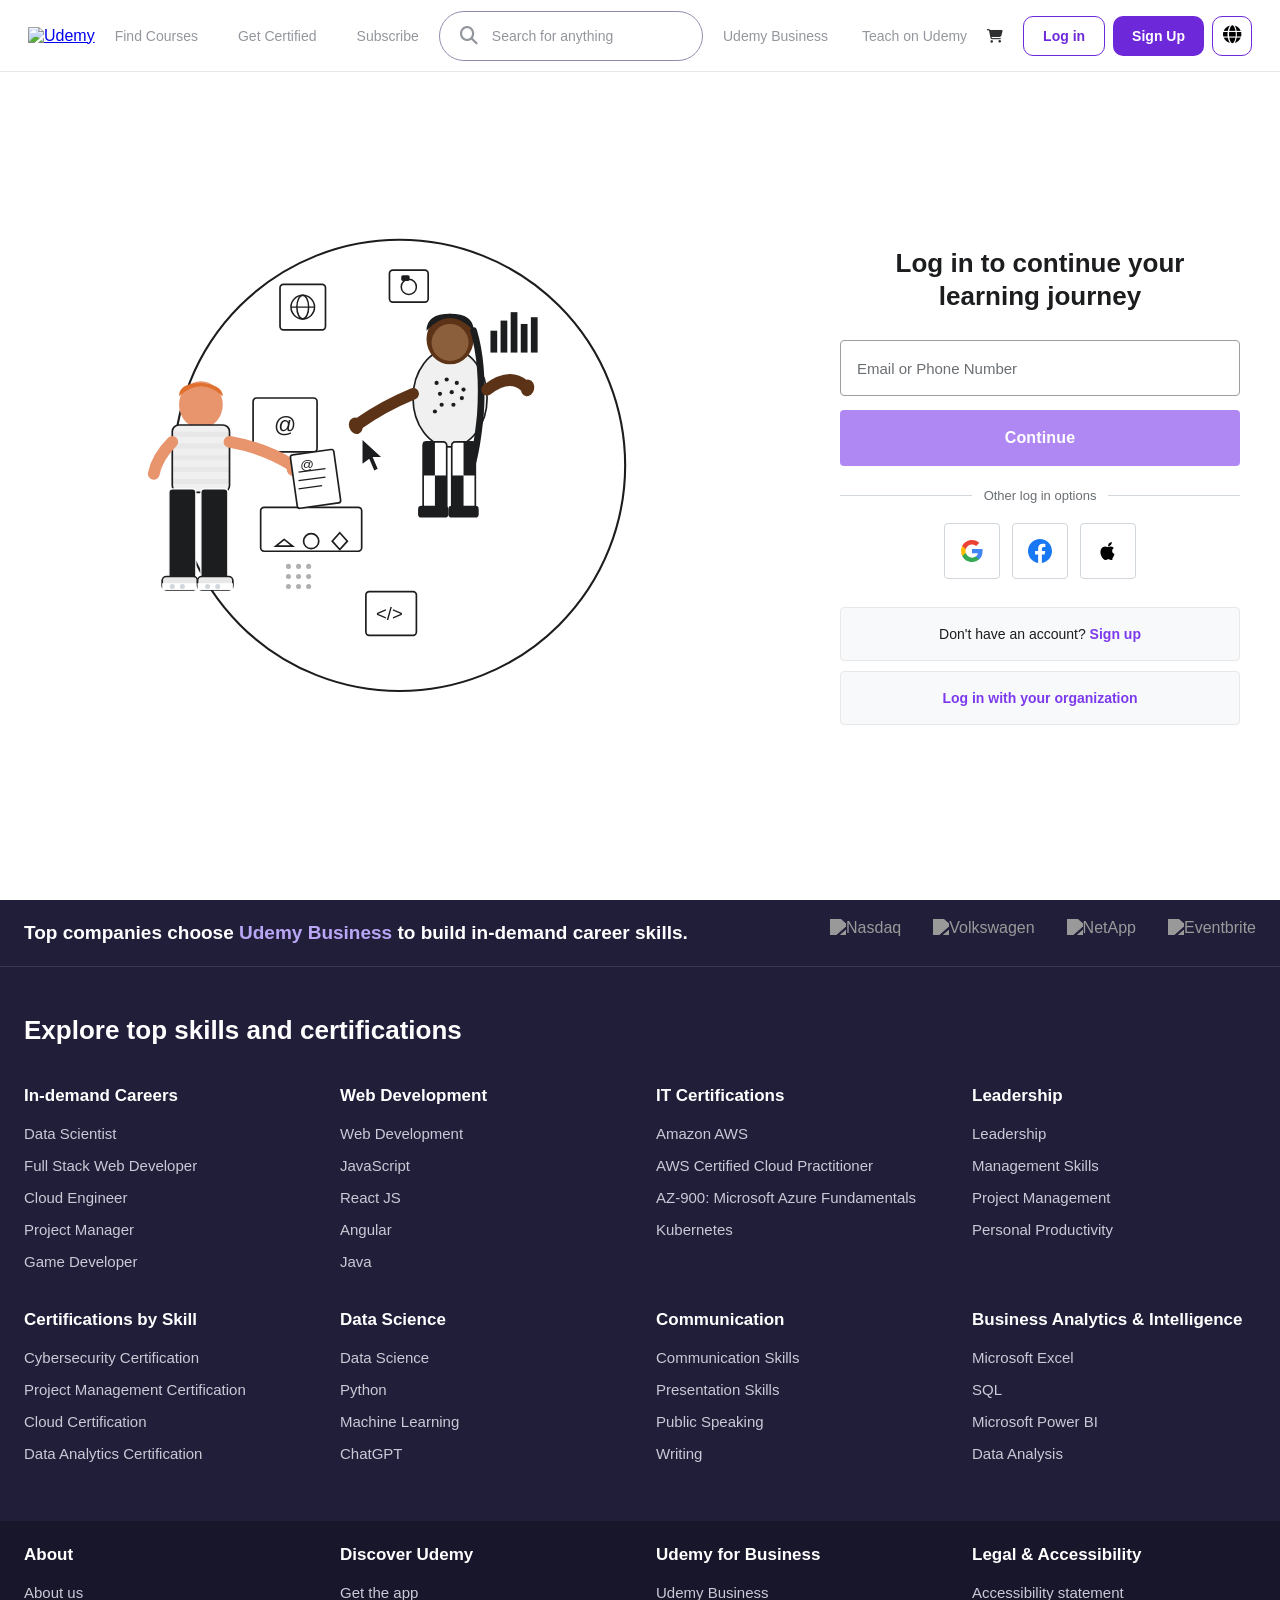
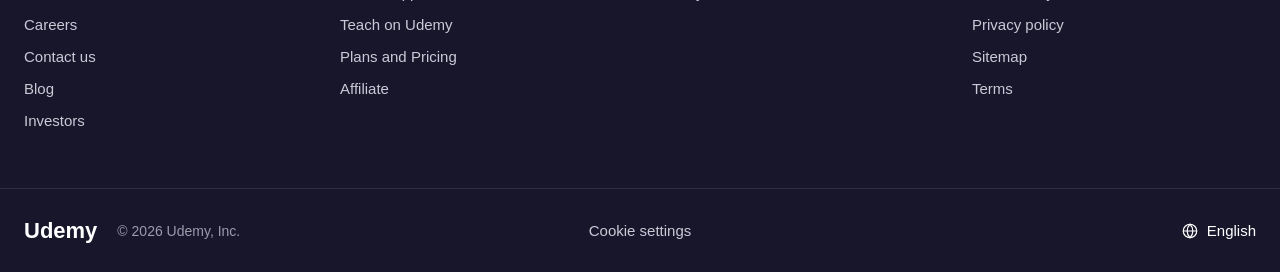
==== commit 06d9ae58: "Y" ====
--- a/login.html
+++ b/login.html
@@ -6,6 +6,32 @@
   <title>Udemy – Log in</title>
   <link rel="stylesheet" href="https://cdnjs.cloudflare.com/ajax/libs/font-awesome/6.5.1/css/all.min.css">
   <link rel="stylesheet" href="login.css">
+  <style>
+    /* Additional styles for validation messages */
+    .input-error {
+      border-color: #d4351c !important;
+      background-color: #fff8f7 !important;
+    }
+    .error-message {
+      color: #d4351c;
+      font-size: 13px;
+      margin-top: 6px;
+      display: none;
+      font-weight: 500;
+    }
+    .error-message.visible {
+      display: block;
+    }
+    .input-field:focus {
+      outline: none;
+      border-color: #5624d0;
+      box-shadow: 0 0 0 2px rgba(86, 36, 208, 0.2);
+    }
+    .btn-continue:disabled {
+      opacity: 0.6;
+      cursor: not-allowed;
+    }
+  </style>
 </head>
 <body>
 
@@ -163,8 +189,13 @@
     <!-- Form -->
     <div class="login-side">
       <h1 class="login-heading">Log in to continue your<br>learning journey</h1>
-      <input class="input-field" type="text" placeholder="Email or Phone Number"/>
-      <button class="btn-continue">Continue</button>
+      
+      <!-- Email/Phone Input with error message -->
+      <input class="input-field" id="loginInput" type="text" placeholder="Email or Phone Number"/>
+      <div class="error-message" id="loginError">Please enter a valid email or phone number</div>
+      
+      <button class="btn-continue" id="loginBtn">Continue</button>
+      
       <div class="divider">
         <div class="divider-line"></div>
         <span class="divider-text">Other log in options</span>
@@ -244,10 +275,136 @@
 </footer>
 
 <script>
+  // ===== HAMBURGER MENU TOGGLE =====
   const hamburger = document.getElementById('hamburger');
   const mobileMenu = document.getElementById('mobileMenu');
   hamburger.addEventListener('click', () => mobileMenu.classList.toggle('open'));
   hamburger.addEventListener('keydown', e => { if (e.key === 'Enter') mobileMenu.classList.toggle('open'); });
+
+  // ===== LOGIN VALIDATIONS =====
+  (function() {
+    const input = document.getElementById('loginInput');
+    const errorMsg = document.getElementById('loginError');
+    const loginBtn = document.getElementById('loginBtn');
+
+    // Validation function
+    function validateInput(value) {
+      // Trim whitespace
+      const trimmed = value.trim();
+      
+      // Check if empty
+      if (trimmed.length === 0) {
+        return { valid: false, message: 'Please enter your email or phone number' };
+      }
+
+      // Check if it's a valid email (basic)
+      const emailRegex = /^[^\s@]+@[^\s@]+\.[^\s@]+$/;
+      if (emailRegex.test(trimmed)) {
+        return { valid: true, message: '' };
+      }
+
+      // Check if it's a valid phone number (Indian format: 10 digits, with optional +91 or 0 prefix)
+      // Matches: 9876543210, +919876543210, 0919876543210, 98765-43210
+      const phoneRegex = /^(\+91|0)?[\s\-]?[6-9]\d{9}$/;
+      const phoneClean = trimmed.replace(/[\s\-]/g, '');
+      if (/^(\+91|0)?[6-9]\d{9}$/.test(phoneClean)) {
+        return { valid: true, message: '' };
+      }
+
+      // Also check for 10 digit number without prefix
+      if (/^[6-9]\d{9}$/.test(trimmed.replace(/[\s\-]/g, ''))) {
+        return { valid: true, message: '' };
+      }
+
+      return { valid: false, message: 'Please enter a valid email or phone number' };
+    }
+
+    // Real-time validation on input
+    input.addEventListener('input', function() {
+      const result = validateInput(this.value);
+      if (!result.valid && this.value.trim().length > 0) {
+        this.classList.add('input-error');
+        errorMsg.textContent = result.message;
+        errorMsg.classList.add('visible');
+        loginBtn.disabled = true;
+      } else if (this.value.trim().length === 0) {
+        this.classList.remove('input-error');
+        errorMsg.classList.remove('visible');
+        loginBtn.disabled = true;
+      } else {
+        this.classList.remove('input-error');
+        errorMsg.classList.remove('visible');
+        loginBtn.disabled = false;
+      }
+    });
+
+    // On blur, validate if there's any value
+    input.addEventListener('blur', function() {
+      if (this.value.trim().length > 0) {
+        const result = validateInput(this.value);
+        if (!result.valid) {
+          this.classList.add('input-error');
+          errorMsg.textContent = result.message;
+          errorMsg.classList.add('visible');
+          loginBtn.disabled = true;
+        } else {
+          this.classList.remove('input-error');
+          errorMsg.classList.remove('visible');
+          loginBtn.disabled = false;
+        }
+      } else {
+        this.classList.remove('input-error');
+        errorMsg.classList.remove('visible');
+        loginBtn.disabled = true;
+      }
+    });
+
+    // On focus, clear error state
+    input.addEventListener('focus', function() {
+      this.classList.remove('input-error');
+      errorMsg.classList.remove('visible');
+      // Re-validate if there's content
+      if (this.value.trim().length > 0) {
+        const result = validateInput(this.value);
+        if (result.valid) {
+          loginBtn.disabled = false;
+        }
+      }
+    });
+
+    // Button click handler
+    loginBtn.addEventListener('click', function(e) {
+      e.preventDefault();
+      const value = input.value.trim();
+      const result = validateInput(value);
+      
+      if (!result.valid) {
+        input.classList.add('input-error');
+        errorMsg.textContent = result.message;
+        errorMsg.classList.add('visible');
+        loginBtn.disabled = true;
+        input.focus();
+        return;
+      }
+
+      // Success - you can redirect or show success message
+      alert('✅ Login successful! Redirecting to your dashboard...');
+      
+      // Uncomment the line below to redirect
+      // window.location.href = 'dashboard.html';
+    });
+
+    // Allow Enter key to submit
+    input.addEventListener('keydown', function(e) {
+      if (e.key === 'Enter' && !loginBtn.disabled) {
+        loginBtn.click();
+      }
+    });
+
+    // Initial state: button disabled
+    loginBtn.disabled = true;
+
+  })();
 </script>
 
 </body>
